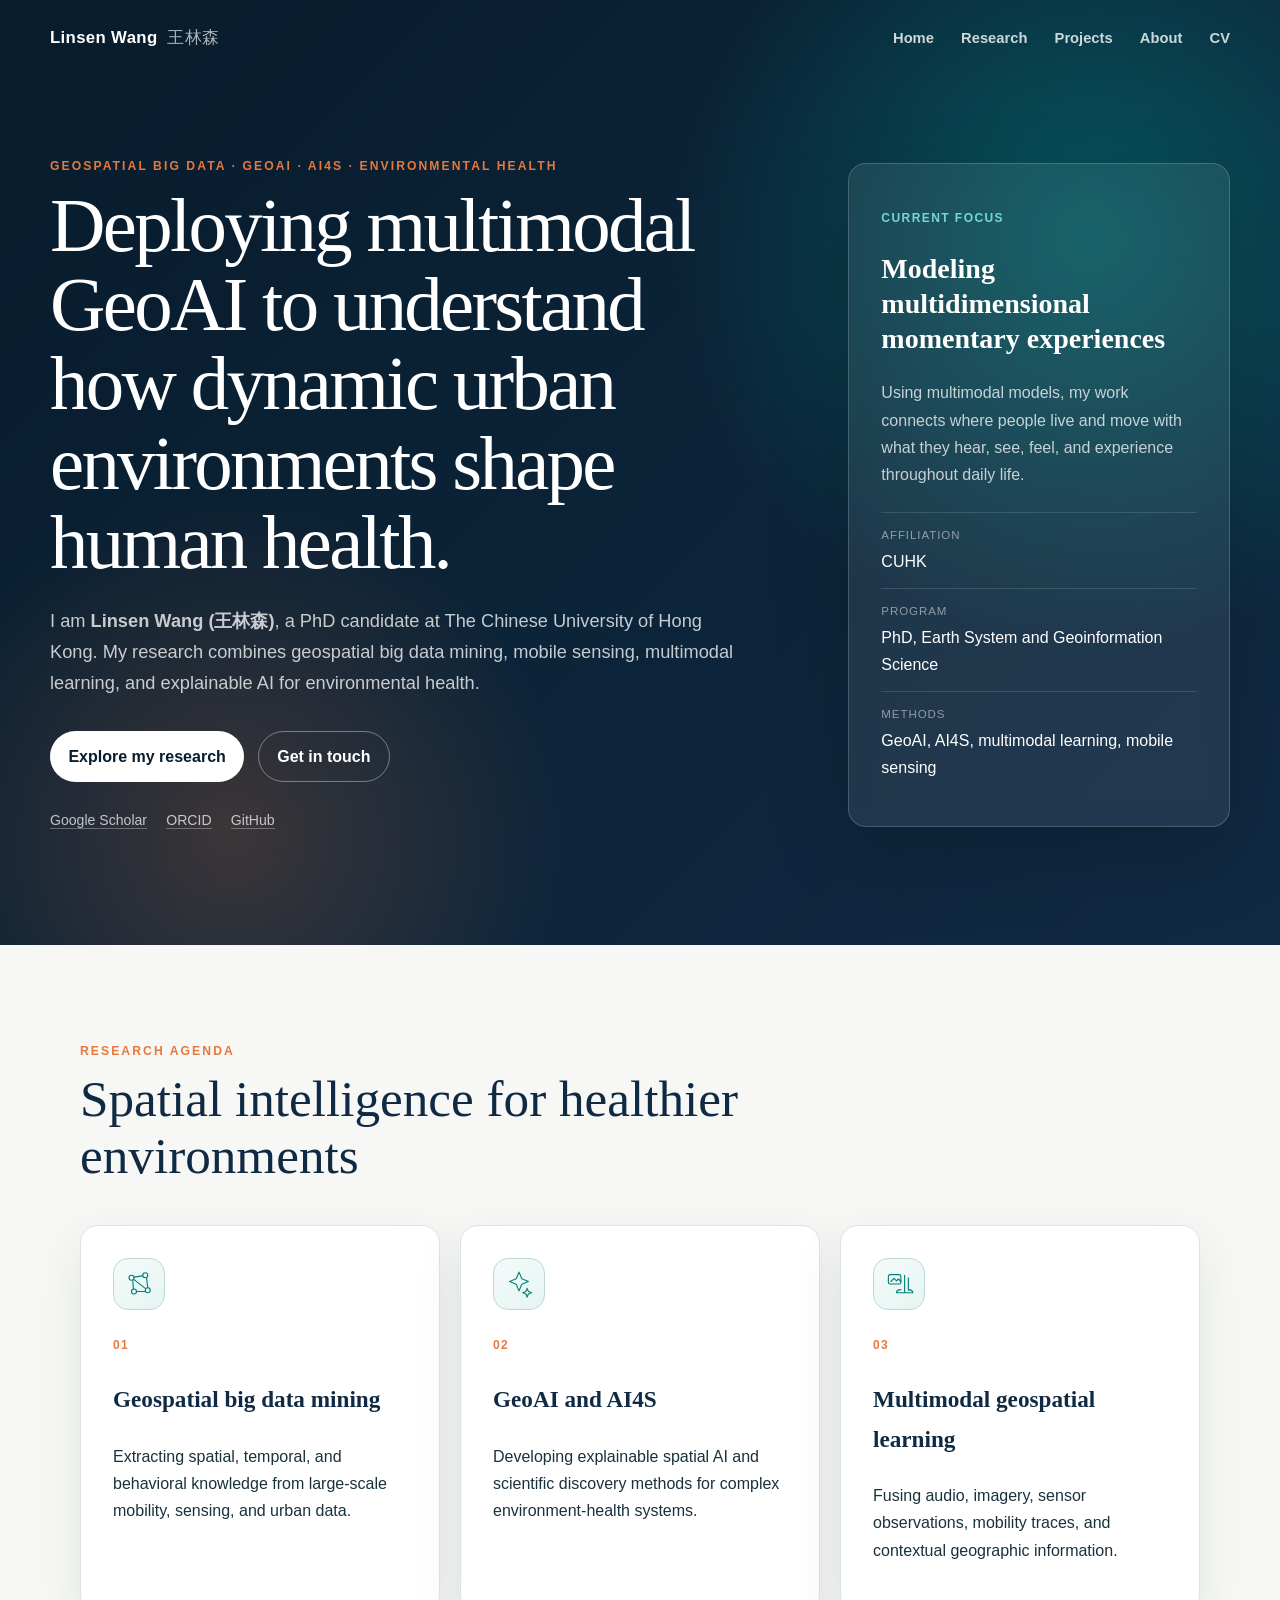
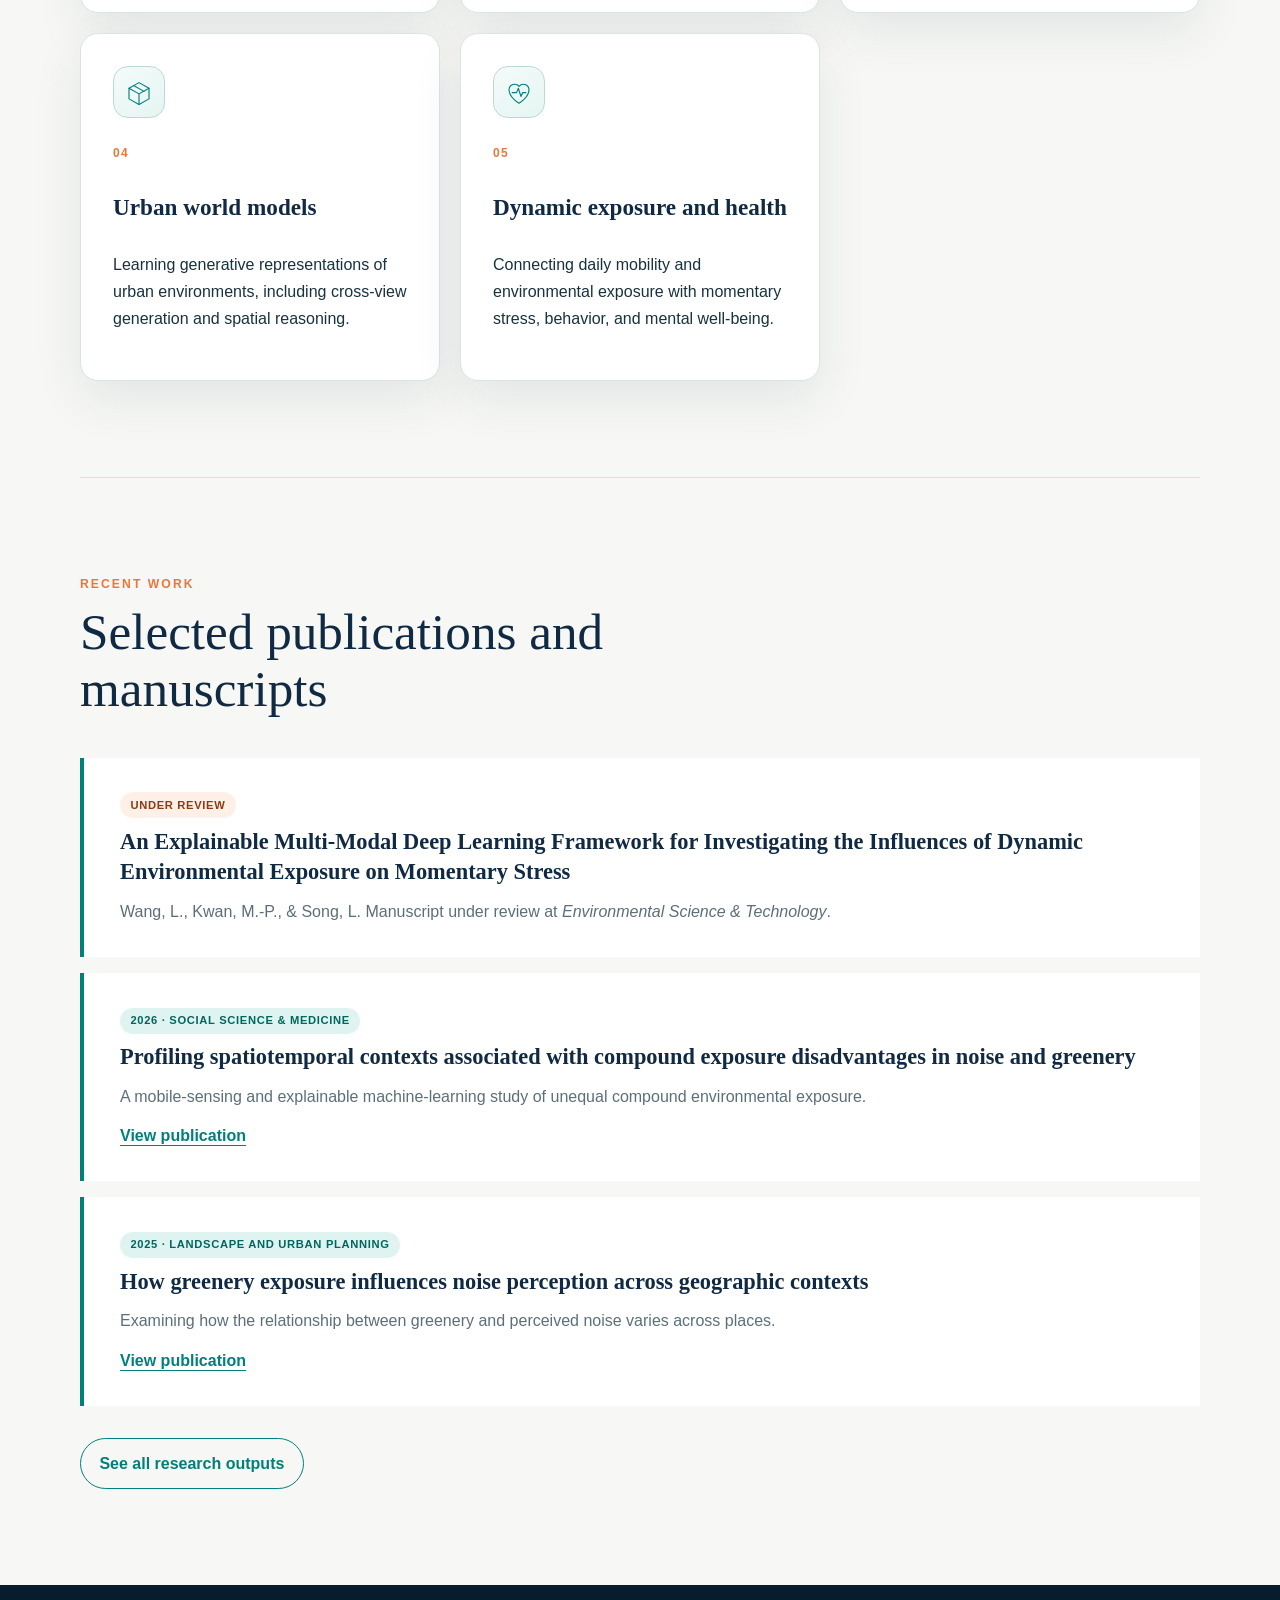
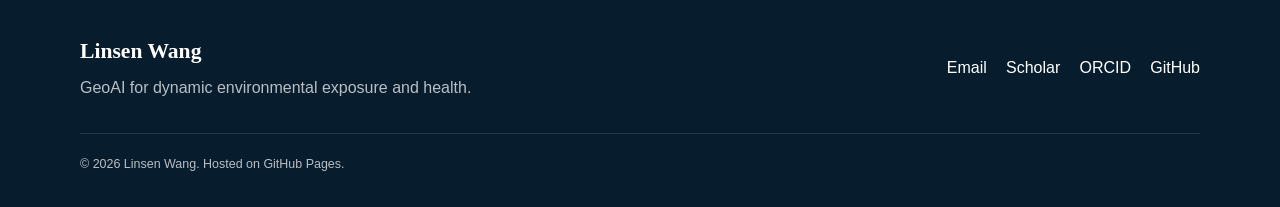
==== index.html @ 400402b2 "clarify project roles and add research icons" ====
<!DOCTYPE html>
<html lang="en">
<head>
  <meta charset="UTF-8">
  <meta name="viewport" content="width=device-width, initial-scale=1.0">
  <title>Linsen Wang | GeoAI for Health</title>
  <meta name="description" content="Linsen Wang is a PhD candidate at CUHK studying geospatial big data mining, GeoAI, AI4S, multimodal learning, human mobility, and environmental health.">
  <link rel="stylesheet" href="assets/css/style.css">
</head>
<body>
  <header class="hero" id="top">
    <nav class="main-nav" data-include="partials/nav.html"></nav>
    <div class="hero-content hero-layout">
      <div>
        <p class="eyebrow">Geospatial Big Data · GeoAI · AI4S · Environmental Health</p>
        <h1>Deploying multimodal GeoAI to understand how dynamic urban environments shape human health.</h1>
        <p class="hero-text">
          I am <strong>Linsen Wang (王林森)</strong>, a PhD candidate at The Chinese University
          of Hong Kong. My research combines geospatial big data mining, mobile sensing,
          multimodal learning, and explainable AI for environmental health.
        </p>
        <div class="button-row">
          <a class="button button-primary" href="research.html">Explore my research</a>
          <a class="button button-secondary" href="mailto:wanglinsen@link.cuhk.edu.hk">Get in touch</a>
        </div>
        <ul class="profile-links" aria-label="Academic profiles">
          <li><a href="https://scholar.google.com/citations?user=E6fkBGgAAAAJ&hl=en" target="_blank" rel="noopener noreferrer">Google Scholar</a></li>
          <li><a href="https://orcid.org/0009-0004-7483-9359" target="_blank" rel="noopener noreferrer">ORCID</a></li>
          <li><a href="https://github.com/GEO-AI-for-health" target="_blank" rel="noopener noreferrer">GitHub</a></li>
        </ul>
      </div>
      <aside class="hero-card" aria-label="Research profile">
        <p class="card-label">Current focus</p>
        <h2>Modeling multidimensional momentary experiences</h2>
        <p>
          Using multimodal models, my work connects where people live and move with what they
          hear, see, feel, and experience throughout daily life.
        </p>
        <dl class="quick-facts">
          <div><dt>Affiliation</dt><dd>CUHK</dd></div>
          <div><dt>Program</dt><dd>PhD, Earth System and Geoinformation Science</dd></div>
          <div><dt>Methods</dt><dd>GeoAI, AI4S, multimodal learning, mobile sensing</dd></div>
        </dl>
      </aside>
    </div>
  </header>

  <main>
    <section class="section">
      <div class="section-heading">
        <p class="eyebrow">Research agenda</p>
        <h2>Spatial intelligence for healthier environments</h2>
      </div>
      <div class="card-grid">
        <article class="card">
          <div class="research-icon" aria-hidden="true">
            <svg viewBox="0 0 48 48"><circle cx="12" cy="14" r="4"/><circle cx="34" cy="10" r="4"/><circle cx="38" cy="34" r="4"/><circle cx="16" cy="36" r="4"/><path d="M16 13l14-2M14 18l1 14M20 36h14M36 14l2 16M16 17l18 14"/></svg>
          </div>
          <span class="card-number">01</span>
          <h3>Geospatial big data mining</h3>
          <p>Extracting spatial, temporal, and behavioral knowledge from large-scale mobility, sensing, and urban data.</p>
        </article>
        <article class="card">
          <div class="research-icon" aria-hidden="true">
            <svg viewBox="0 0 48 48"><path d="M24 5l4.5 10.5L39 20l-10.5 4.5L24 35l-4.5-10.5L9 20l10.5-4.5L24 5z"/><path d="M37 31l2 5 5 2-5 2-2 5-2-5-5-2 5-2 2-5z"/></svg>
          </div>
          <span class="card-number">02</span>
          <h3>GeoAI and AI4S</h3>
          <p>Developing explainable spatial AI and scientific discovery methods for complex environment-health systems.</p>
        </article>
        <article class="card">
          <div class="research-icon" aria-hidden="true">
            <svg viewBox="0 0 48 48"><rect x="7" y="9" width="20" height="15" rx="3"/><path d="M11 20l5-5 4 4 3-3 4 4M33 10v28M39 14v20M27 33c-4 0-7 2-7 5h26c0-3-3-5-7-5"/></svg>
          </div>
          <span class="card-number">03</span>
          <h3>Multimodal geospatial learning</h3>
          <p>Fusing audio, imagery, sensor observations, mobility traces, and contextual geographic information.</p>
        </article>
        <article class="card">
          <div class="research-icon" aria-hidden="true">
            <svg viewBox="0 0 48 48"><path d="M8 35V18l16-9 16 9v17l-16 9-16-9z"/><path d="M8 18l16 9 16-9M24 27v17M16 14l16 9"/></svg>
          </div>
          <span class="card-number">04</span>
          <h3>Urban world models</h3>
          <p>Learning generative representations of urban environments, including cross-view generation and spatial reasoning.</p>
        </article>
        <article class="card">
          <div class="research-icon" aria-hidden="true">
            <svg viewBox="0 0 48 48"><path d="M24 42S8 33 8 20a9 9 0 0116-5 9 9 0 0116 5c0 13-16 22-16 22z"/><path d="M13 25h7l3-7 4 13 3-6h5"/></svg>
          </div>
          <span class="card-number">05</span>
          <h3>Dynamic exposure and health</h3>
          <p>Connecting daily mobility and environmental exposure with momentary stress, behavior, and mental well-being.</p>
        </article>
      </div>
    </section>

    <section class="section feature-section">
      <div class="section-heading">
        <p class="eyebrow">Recent work</p>
        <h2>Selected publications and manuscripts</h2>
      </div>
      <div class="feature-list">
        <article class="feature-item">
          <div class="status">Under review</div>
          <h3>An Explainable Multi-Modal Deep Learning Framework for Investigating the Influences of Dynamic Environmental Exposure on Momentary Stress</h3>
          <p>Wang, L., Kwan, M.-P., & Song, L. Manuscript under review at <em>Environmental Science & Technology</em>.</p>
        </article>
        <article class="feature-item">
          <div class="status status-published">2026 · Social Science & Medicine</div>
          <h3>Profiling spatiotemporal contexts associated with compound exposure disadvantages in noise and greenery</h3>
          <p>A mobile-sensing and explainable machine-learning study of unequal compound environmental exposure.</p>
          <a class="text-link" href="https://doi.org/10.1016/j.socscimed.2026.119254" target="_blank" rel="noopener noreferrer">View publication</a>
        </article>
        <article class="feature-item">
          <div class="status status-published">2025 · Landscape and Urban Planning</div>
          <h3>How greenery exposure influences noise perception across geographic contexts</h3>
          <p>Examining how the relationship between greenery and perceived noise varies across places.</p>
          <a class="text-link" href="https://doi.org/10.1016/j.landurbplan.2025.105444" target="_blank" rel="noopener noreferrer">View publication</a>
        </article>
      </div>
      <a class="button button-secondary section-action" href="research.html">See all research outputs</a>
    </section>
  </main>

  <footer class="site-footer" data-include="partials/footer.html"></footer>
  <script src="assets/js/site.js"></script>
</body>
</html>
---- assets/css/style.css ----
:root {
  --navy: #102a43;
  --navy-deep: #071c2c;
  --teal: #007f7b;
  --teal-light: #dff4f1;
  --orange: #e7783c;
  --paper: #f7f8f5;
  --white: #ffffff;
  --ink: #18323e;
  --muted: #5c6f78;
  --line: #dbe3e3;
  --shadow: 0 18px 50px rgba(16, 42, 67, 0.09);
  --radius: 18px;
}

* { box-sizing: border-box; }
html { scroll-behavior: smooth; }
body {
  margin: 0;
  color: var(--ink);
  background: var(--paper);
  font-family: Inter, "Segoe UI", "Noto Sans", Arial, sans-serif;
  line-height: 1.7;
}
a { color: var(--teal); }
a:hover, a:focus-visible { color: var(--navy); }

.main-nav {
  width: min(1180px, calc(100% - 2rem));
  margin: 0 auto;
  min-height: 76px;
  display: flex;
  align-items: center;
  justify-content: space-between;
  gap: 2rem;
  position: relative;
  z-index: 20;
}
.brand {
  color: var(--white);
  font-size: 1.05rem;
  font-weight: 750;
  text-decoration: none;
  letter-spacing: .02em;
}
.brand span { font-weight: 500; opacity: .65; margin-left: .3rem; }
.nav-links { display: flex; gap: 1.7rem; list-style: none; margin: 0; padding: 0; }
.nav-links a {
  color: rgba(255,255,255,.8);
  text-decoration: none;
  font-size: .92rem;
  font-weight: 650;
}
.nav-links a:hover, .nav-links a:focus-visible { color: var(--white); }
.menu-toggle {
  display: none;
  color: var(--white);
  border: 1px solid rgba(255,255,255,.35);
  border-radius: 999px;
  padding: .4rem .9rem;
  background: transparent;
}

.hero, .page-header {
  color: var(--white);
  background:
    radial-gradient(circle at 85% 25%, rgba(0,127,123,.55), transparent 32%),
    radial-gradient(circle at 18% 88%, rgba(231,120,60,.22), transparent 25%),
    linear-gradient(135deg, var(--navy-deep), var(--navy));
}
.hero { min-height: 720px; }
.hero-layout {
  width: min(1180px, calc(100% - 2rem));
  min-height: 620px;
  margin: 0 auto;
  padding: 5rem 0 7rem;
  display: grid;
  grid-template-columns: minmax(0, 1.3fr) minmax(300px, .7fr);
  align-items: center;
  gap: clamp(3rem, 7vw, 7rem);
}
.hero h1, .page-header h1 {
  margin: .6rem 0 1.5rem;
  max-width: 850px;
  font-family: Georgia, "Times New Roman", serif;
  font-size: clamp(2.8rem, 6vw, 5.7rem);
  font-weight: 500;
  line-height: 1.03;
  letter-spacing: -.035em;
}
.hero-text { max-width: 690px; color: rgba(255,255,255,.76); font-size: 1.14rem; }
.eyebrow {
  margin: 0;
  color: var(--orange);
  font-size: .76rem;
  font-weight: 800;
  letter-spacing: .17em;
  text-transform: uppercase;
}
.hero-card {
  padding: 2rem;
  border: 1px solid rgba(255,255,255,.18);
  border-radius: var(--radius);
  background: rgba(255,255,255,.08);
  box-shadow: 0 28px 80px rgba(0,0,0,.18);
  backdrop-filter: blur(12px);
}
.hero-card h2 { font-family: Georgia, serif; font-size: 1.75rem; line-height: 1.25; }
.hero-card p { color: rgba(255,255,255,.75); }
.card-label { color: #75d8d0 !important; font-size: .75rem; font-weight: 800; letter-spacing: .12em; text-transform: uppercase; }
.quick-facts { margin: 1.5rem 0 0; }
.quick-facts div { padding: .8rem 0; border-top: 1px solid rgba(255,255,255,.13); }
.quick-facts dt { color: rgba(255,255,255,.5); font-size: .72rem; text-transform: uppercase; letter-spacing: .08em; }
.quick-facts dd { margin: .15rem 0 0; color: var(--white); }
.button-row { display: flex; flex-wrap: wrap; gap: .85rem; margin-top: 2rem; }
.button {
  display: inline-flex;
  align-items: center;
  min-height: 48px;
  padding: .7rem 1.15rem;
  border-radius: 999px;
  font-weight: 750;
  text-decoration: none;
}
.button-primary { color: var(--navy-deep); background: var(--white); }
.button-secondary { color: var(--white); border: 1px solid rgba(255,255,255,.38); background: transparent; }
.button:hover, .button:focus-visible { color: var(--navy-deep); background: #dff4f1; }
.profile-links { display: flex; flex-wrap: wrap; gap: 1.2rem; list-style: none; padding: 0; margin: 1.5rem 0 0; }
.profile-links a { color: rgba(255,255,255,.72); font-size: .88rem; text-decoration: none; border-bottom: 1px solid rgba(255,255,255,.3); }

.page-header-content {
  width: min(1180px, calc(100% - 2rem));
  margin: 0 auto;
  padding: 5rem 0 6rem;
}
.page-header h1 { max-width: 940px; font-size: clamp(2.7rem, 5.5vw, 5rem); }
.page-header-content > p:not(.eyebrow) { max-width: 680px; color: rgba(255,255,255,.72); font-size: 1.1rem; }
.page-header .button { margin-top: 1rem; }

main { overflow: hidden; }
.section {
  width: min(1120px, calc(100% - 2rem));
  margin: 0 auto;
  padding: 6rem 0;
}
.section + .section { border-top: 1px solid var(--line); }
.section-heading { max-width: 760px; margin-bottom: 2.5rem; }
.section-heading h2, .contact-card h2, .info-card h2 {
  margin: .5rem 0 0;
  color: var(--navy);
  font-family: Georgia, "Times New Roman", serif;
  font-size: clamp(2rem, 4vw, 3.25rem);
  font-weight: 500;
  line-height: 1.12;
}
.lead { color: var(--navy); font-family: Georgia, serif; font-size: 1.45rem; line-height: 1.45; }
.muted, .venue, .note { color: var(--muted); }
.note { font-size: .9rem; margin-top: 2rem; }
.card-grid { display: grid; grid-template-columns: repeat(3, 1fr); gap: 1.25rem; }
.card, .info-card, .contact-card, .project-card {
  padding: 2rem;
  border: 1px solid var(--line);
  border-radius: var(--radius);
  background: var(--white);
  box-shadow: var(--shadow);
}
.card-number { color: var(--orange); font-size: .75rem; font-weight: 800; letter-spacing: .12em; }
.research-icon {
  width: 52px;
  height: 52px;
  margin-bottom: 1.25rem;
  display: grid;
  place-items: center;
  border: 1px solid #bcd8d5;
  border-radius: 15px;
  color: var(--teal);
  background: linear-gradient(145deg, #f4fbfa, #e5f5f2);
}
.research-icon svg {
  width: 30px;
  height: 30px;
  fill: none;
  stroke: currentColor;
  stroke-width: 1.8;
  stroke-linecap: round;
  stroke-linejoin: round;
}
.card h3 { color: var(--navy); font-family: Georgia, serif; font-size: 1.45rem; }
.feature-section { width: min(1120px, calc(100% - 2rem)); }
.feature-list { display: grid; gap: 1rem; }
.feature-item {
  position: relative;
  padding: 2rem 2rem 2rem 2.25rem;
  border-left: 4px solid var(--teal);
  background: var(--white);
}
.feature-item h3 { margin: .55rem 0 .65rem; color: var(--navy); font-family: Georgia, serif; font-size: 1.4rem; line-height: 1.35; }
.feature-item p { margin: 0; color: var(--muted); }
.status {
  display: inline-block;
  padding: .22rem .65rem;
  border-radius: 999px;
  color: #8b3a16;
  background: #fff0e7;
  font-size: .7rem;
  font-weight: 800;
  letter-spacing: .06em;
  text-transform: uppercase;
}
.status-published { color: #00665f; background: var(--teal-light); }
.text-link { display: inline-block; margin-top: .75rem; font-weight: 750; text-decoration-thickness: 1px; text-underline-offset: .22rem; }
.section-action { margin-top: 2rem; color: var(--teal); border-color: var(--teal); }

.two-column { display: grid; grid-template-columns: minmax(0, 1.35fr) minmax(280px, .65fr); gap: 5rem; align-items: start; }
.contact-card { position: sticky; top: 2rem; }
.contact-card h2, .info-card h2 { font-size: 1.8rem; }
.cv-button { color: var(--teal); border: 1px solid var(--teal); }
.timeline { border-left: 1px solid #b8cdca; margin-left: .5rem; }
.timeline article { display: grid; grid-template-columns: 130px 1fr; gap: 2rem; padding: 0 0 3rem 2rem; position: relative; }
.timeline article::before { content: ""; position: absolute; left: -6px; top: .45rem; width: 11px; height: 11px; border-radius: 50%; background: var(--teal); }
.timeline h3 { margin: 0; color: var(--navy); font-family: Georgia, serif; font-size: 1.35rem; }
.timeline p { margin: .35rem 0; }
.timeline-date { color: var(--teal); font-weight: 800; }
.tag-list { display: flex; flex-wrap: wrap; gap: .7rem; }
.tag-list span { padding: .45rem .8rem; border: 1px solid #bcd8d5; border-radius: 999px; color: #00665f; background: #edf8f6; font-size: .88rem; }
.tag-list.small span { font-size: .72rem; }
.split-cards { display: grid; grid-template-columns: 1fr 1fr; gap: 1.25rem; }

.publication-list { display: grid; gap: 1rem; }
.publication { padding: 1.65rem 0 1.65rem 1.4rem; border-left: 2px solid #bdd3d1; }
.publication h3 { margin: .55rem 0; max-width: 900px; color: var(--navy); font-family: Georgia, serif; font-size: 1.3rem; line-height: 1.4; }
.publication p { margin: .3rem 0; }
.publication-meta { display: flex; flex-wrap: wrap; align-items: center; gap: .7rem; color: var(--teal); font-size: .76rem; font-weight: 800; letter-spacing: .06em; text-transform: uppercase; }
.compact .feature-item { box-shadow: none; border-top: 1px solid var(--line); border-right: 1px solid var(--line); border-bottom: 1px solid var(--line); }

.project-grid { display: grid; grid-template-columns: repeat(2, 1fr); gap: 1.25rem; }
.project-card h2 { margin: .6rem 0 .8rem; color: var(--navy); font-family: Georgia, serif; font-size: 1.55rem; line-height: 1.3; }
.project-card.featured { grid-column: 1 / -1; padding: 3rem; color: var(--white); border: none; background: linear-gradient(135deg, var(--navy), #0e5e69); }
.project-card.featured h2 { max-width: 780px; color: var(--white); font-size: 2.1rem; }
.project-card.featured p { max-width: 850px; color: rgba(255,255,255,.78); }
.project-meta { color: var(--orange); font-size: .75rem; font-weight: 800; letter-spacing: .1em; text-transform: uppercase; }
.project-role {
  display: inline-block;
  margin-bottom: .75rem;
  padding: .25rem .65rem;
  border: 1px solid #bcd8d5;
  border-radius: 999px;
  color: #00665f;
  background: #edf8f6;
  font-size: .68rem;
  font-weight: 800;
  letter-spacing: .08em;
  text-transform: uppercase;
}
.project-card.featured .project-role {
  color: #b9f2ec;
  border-color: rgba(185,242,236,.35);
  background: rgba(0,0,0,.12);
}
.project-role-pi {
  color: #8b3a16;
  border-color: #f1c2a8;
  background: #fff0e7;
}

.site-footer { color: rgba(255,255,255,.72); background: var(--navy-deep); padding: 3rem 1rem 2rem; }
.footer-inner { width: min(1120px, 100%); margin: 0 auto; display: flex; align-items: center; justify-content: space-between; gap: 2rem; }
.footer-inner strong { color: var(--white); font-family: Georgia, serif; font-size: 1.35rem; }
.footer-inner p { margin: .25rem 0 0; }
.footer-links { display: flex; flex-wrap: wrap; gap: 1.2rem; }
.footer-links a { color: var(--white); text-decoration: none; }
.copyright { width: min(1120px, 100%); margin: 2rem auto 0; padding-top: 1.25rem; border-top: 1px solid rgba(255,255,255,.12); font-size: .78rem; }

@media (max-width: 840px) {
  .menu-toggle { display: inline-block; }
  .nav-links {
    display: none;
    position: absolute;
    top: 65px;
    right: 0;
    width: min(280px, calc(100vw - 2rem));
    flex-direction: column;
    gap: 0;
    padding: .7rem;
    border: 1px solid rgba(255,255,255,.14);
    border-radius: 14px;
    background: var(--navy-deep);
  }
  .nav-links.open { display: flex; }
  .nav-links a { display: block; padding: .7rem; }
  .hero { min-height: auto; }
  .hero-layout, .two-column { grid-template-columns: 1fr; }
  .hero-layout { padding: 3.5rem 0 5rem; }
  .hero-card { max-width: 580px; }
  .card-grid, .split-cards, .project-grid { grid-template-columns: 1fr; }
  .project-card.featured { grid-column: auto; }
  .contact-card { position: static; }
}

@media (max-width: 560px) {
  .hero h1, .page-header h1 { font-size: 2.55rem; }
  .section { padding: 4rem 0; }
  .timeline article { grid-template-columns: 1fr; gap: .35rem; }
  .footer-inner { align-items: flex-start; flex-direction: column; }
  .project-card.featured { padding: 2rem; }
}
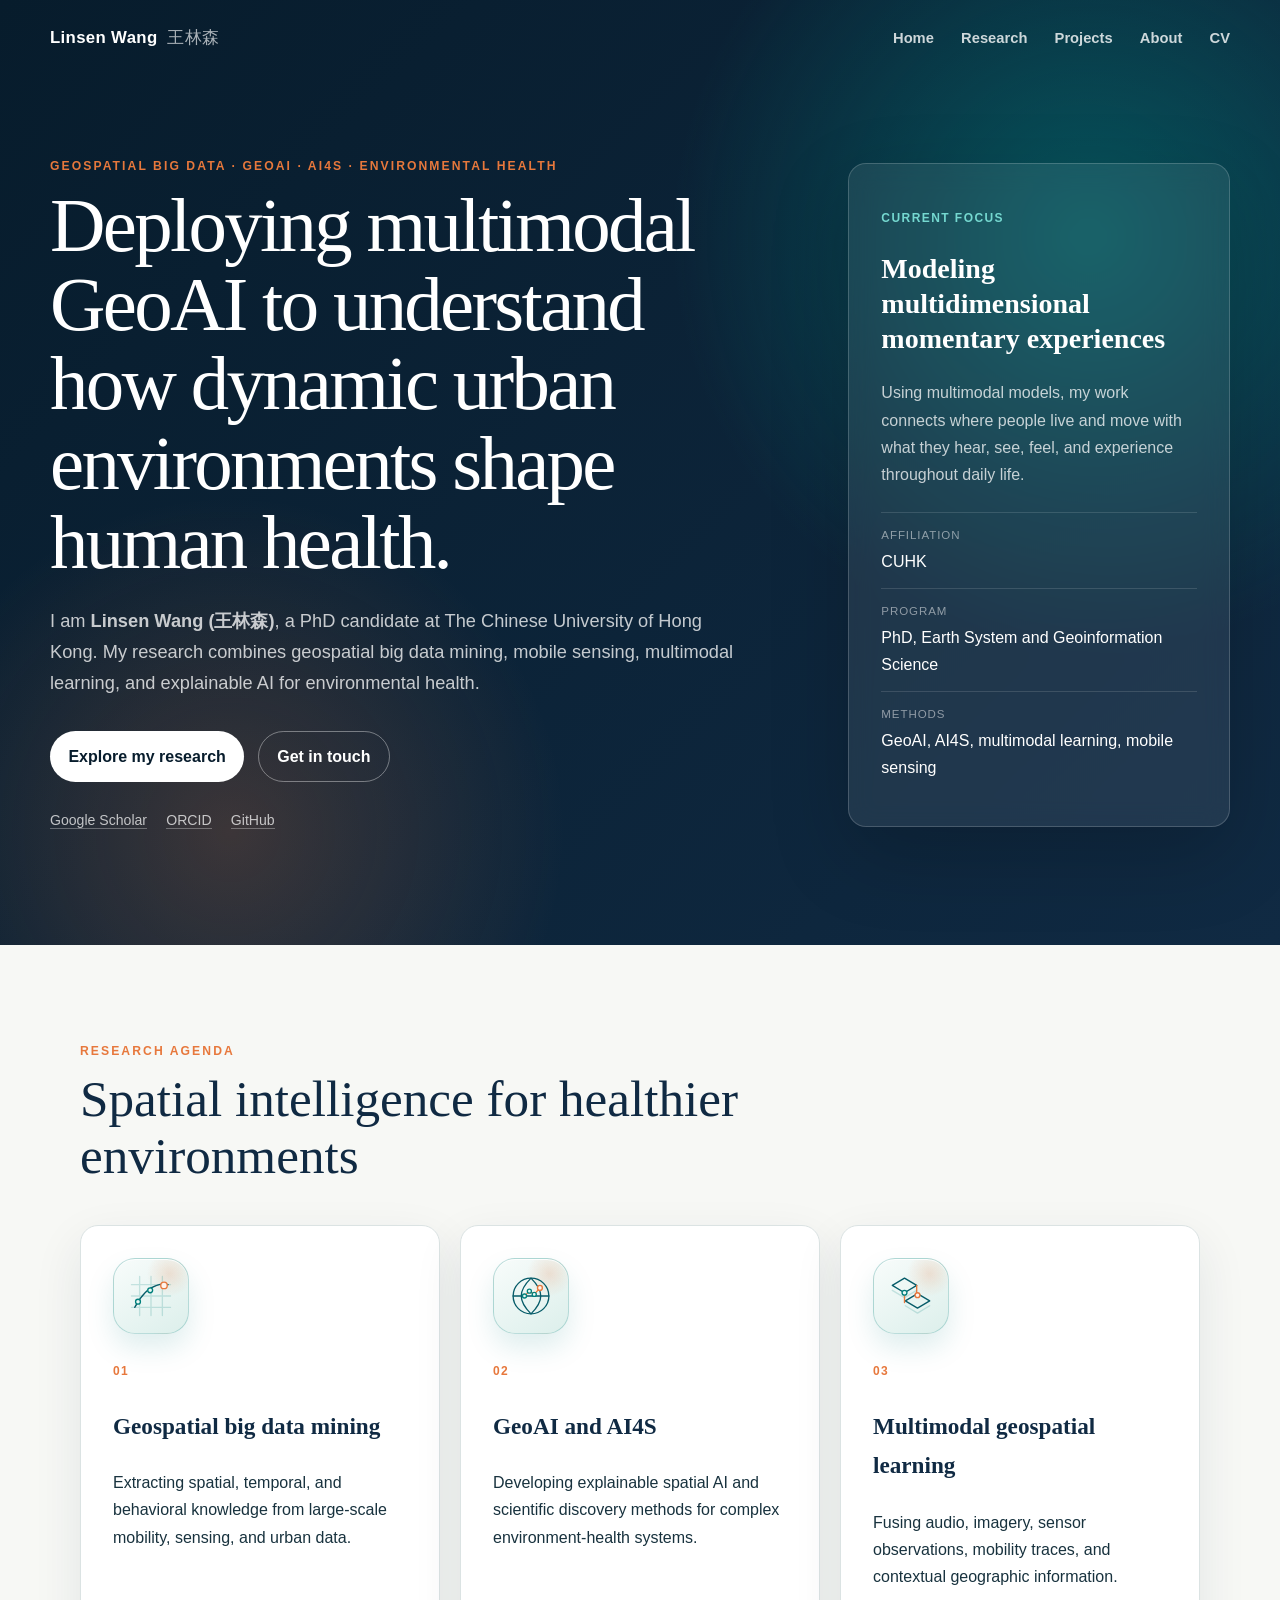
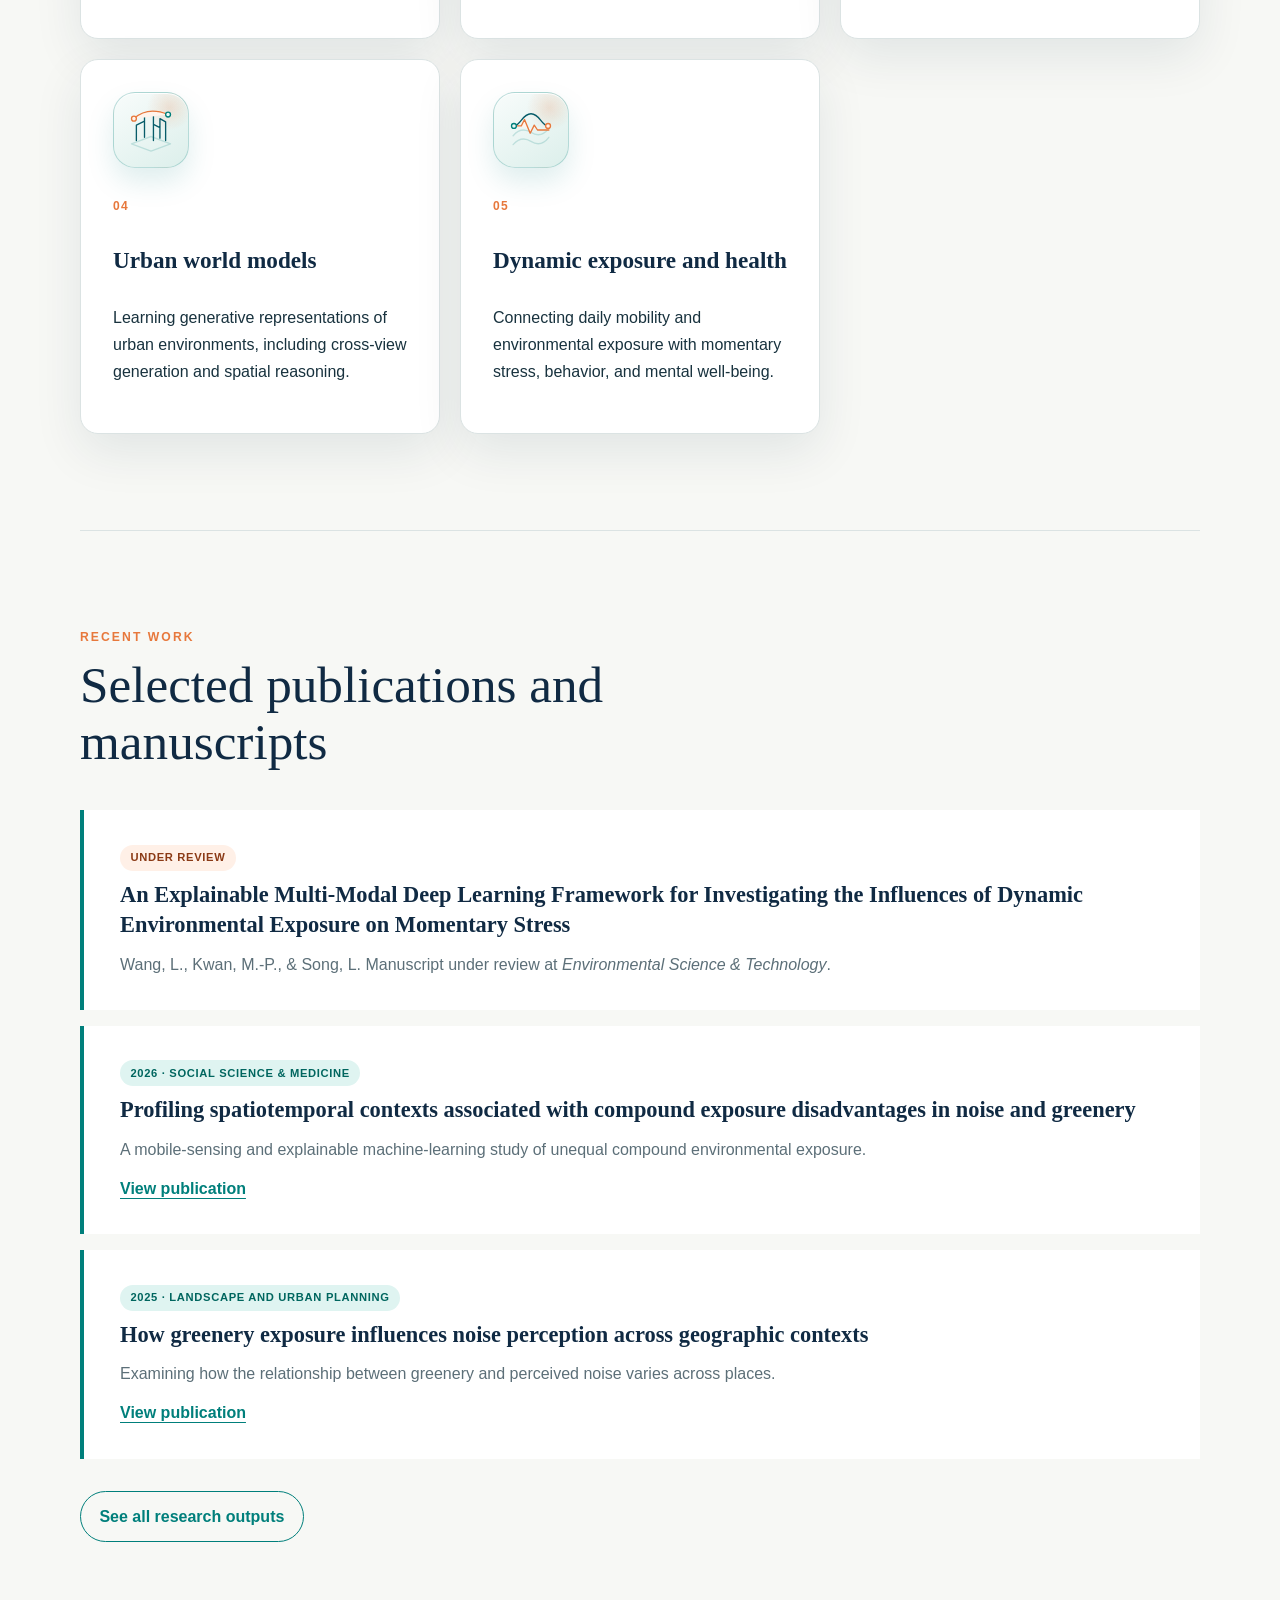
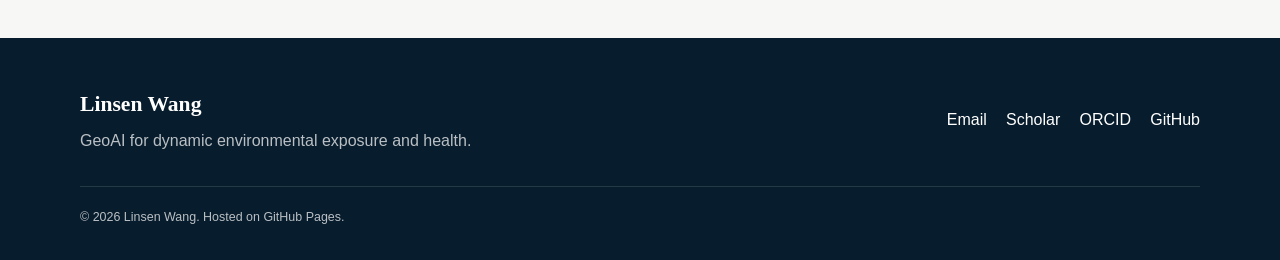
==== commit dd6d60a9: "upgrade GeoAI research visuals" ====
--- a/index.html
+++ b/index.html
@@ -54,7 +54,11 @@
       <div class="card-grid">
         <article class="card">
           <div class="research-icon" aria-hidden="true">
-            <svg viewBox="0 0 48 48"><circle cx="12" cy="14" r="4"/><circle cx="34" cy="10" r="4"/><circle cx="38" cy="34" r="4"/><circle cx="16" cy="36" r="4"/><path d="M16 13l14-2M14 18l1 14M20 36h14M36 14l2 16M16 17l18 14"/></svg>
+            <svg viewBox="0 0 64 64">
+              <path class="icon-grid" d="M8 18h48M8 32h48M8 46h48M18 8v48M32 8v48M46 8v48"/>
+              <path class="icon-main" d="M12 46c8-15 17-24 27-27 5-2 10-2 14-1"/>
+              <circle class="icon-node" cx="16" cy="39" r="3"/><circle class="icon-node" cx="31" cy="25" r="3"/><circle class="icon-hot" cx="48" cy="19" r="4"/>
+            </svg>
           </div>
           <span class="card-number">01</span>
           <h3>Geospatial big data mining</h3>
@@ -62,7 +66,12 @@
         </article>
         <article class="card">
           <div class="research-icon" aria-hidden="true">
-            <svg viewBox="0 0 48 48"><path d="M24 5l4.5 10.5L39 20l-10.5 4.5L24 35l-4.5-10.5L9 20l10.5-4.5L24 5z"/><path d="M37 31l2 5 5 2-5 2-2 5-2-5-5-2 5-2 2-5z"/></svg>
+            <svg viewBox="0 0 64 64">
+              <circle class="icon-main" cx="32" cy="32" r="22"/>
+              <path class="icon-main" d="M10 32h44M32 10c8 8 12 15 12 22S40 46 32 54M32 10c-8 8-12 15-12 22s4 14 12 22"/>
+              <path class="icon-hot" d="M24 32l6-6 6 4 7-8"/>
+              <circle class="icon-node" cx="24" cy="32" r="2.5"/><circle class="icon-node" cx="30" cy="26" r="2.5"/><circle class="icon-node" cx="36" cy="30" r="2.5"/><circle class="icon-hot" cx="43" cy="22" r="3"/>
+            </svg>
           </div>
           <span class="card-number">02</span>
           <h3>GeoAI and AI4S</h3>
@@ -70,7 +79,12 @@
         </article>
         <article class="card">
           <div class="research-icon" aria-hidden="true">
-            <svg viewBox="0 0 48 48"><rect x="7" y="9" width="20" height="15" rx="3"/><path d="M11 20l5-5 4 4 3-3 4 4M33 10v28M39 14v20M27 33c-4 0-7 2-7 5h26c0-3-3-5-7-5"/></svg>
+            <svg viewBox="0 0 64 64">
+              <path class="icon-main" d="M9 19l15-9 15 9-15 9-15-9zM25 38l15-9 15 9-15 9-15-9z"/>
+              <path class="icon-grid" d="M9 25l15 9 15-9M25 44l15 9 15-9"/>
+              <path class="icon-hot" d="M24 28v12M39 19v12"/>
+              <circle class="icon-node" cx="24" cy="28" r="3"/><circle class="icon-hot" cx="40" cy="31" r="3"/>
+            </svg>
           </div>
           <span class="card-number">03</span>
           <h3>Multimodal geospatial learning</h3>
@@ -78,7 +92,12 @@
         </article>
         <article class="card">
           <div class="research-icon" aria-hidden="true">
-            <svg viewBox="0 0 48 48"><path d="M8 35V18l16-9 16 9v17l-16 9-16-9z"/><path d="M8 18l16 9 16-9M24 27v17M16 14l16 9"/></svg>
+            <svg viewBox="0 0 64 64">
+              <path class="icon-grid" d="M8 49l24 9 24-9-24-9-24 9z"/>
+              <path class="icon-main" d="M14 45V26l10-5v20M24 41V15l11-5v35M35 45V25l8 4v13M43 42V18l7 4v23"/>
+              <path class="icon-hot" d="M11 18c11-10 25-12 42-5"/>
+              <circle class="icon-hot" cx="11" cy="18" r="3"/><circle class="icon-node" cx="53" cy="13" r="3"/>
+            </svg>
           </div>
           <span class="card-number">04</span>
           <h3>Urban world models</h3>
@@ -86,7 +105,12 @@
         </article>
         <article class="card">
           <div class="research-icon" aria-hidden="true">
-            <svg viewBox="0 0 48 48"><path d="M24 42S8 33 8 20a9 9 0 0116-5 9 9 0 0116 5c0 13-16 22-16 22z"/><path d="M13 25h7l3-7 4 13 3-6h5"/></svg>
+            <svg viewBox="0 0 64 64">
+              <path class="icon-grid" d="M10 50c7-8 14-9 22-4s15 4 22-5M10 39c7-8 14-9 22-4s15 4 22-5"/>
+              <path class="icon-main" d="M11 27c8 0 10-15 21-15s13 15 21 15"/>
+              <path class="icon-hot" d="M10 27h10l4-8 7 17 5-10 4 6h14"/>
+              <circle class="icon-node" cx="11" cy="27" r="3"/><circle class="icon-hot" cx="53" cy="27" r="3"/>
+            </svg>
           </div>
           <span class="card-number">05</span>
           <h3>Dynamic exposure and health</h3>
--- a/assets/css/style.css
+++ b/assets/css/style.css
@@ -166,25 +166,47 @@
 }
 .card-number { color: var(--orange); font-size: .75rem; font-weight: 800; letter-spacing: .12em; }
 .research-icon {
+  width: 76px;
+  height: 76px;
+  margin-bottom: 1.4rem;
+  display: grid;
+  place-items: center;
+  position: relative;
+  overflow: hidden;
+  border: 1px solid rgba(0,127,123,.24);
+  border-radius: 22px;
+  color: var(--teal);
+  background:
+    radial-gradient(circle at 75% 20%, rgba(231,120,60,.19), transparent 28%),
+    linear-gradient(145deg, #f8fcfb, #dcefeb);
+  box-shadow:
+    inset 0 1px 0 rgba(255,255,255,.9),
+    0 14px 28px rgba(0,127,123,.13);
+}
+.research-icon::after {
+  content: "";
+  position: absolute;
+  width: 36px;
+  height: 80px;
+  top: -20px;
+  left: -45px;
+  background: linear-gradient(90deg, transparent, rgba(255,255,255,.7), transparent);
+  transform: rotate(25deg);
+  transition: left .55s ease;
+}
+.card:hover .research-icon::after { left: 95px; }
+.research-icon svg {
   width: 52px;
   height: 52px;
-  margin-bottom: 1.25rem;
-  display: grid;
-  place-items: center;
-  border: 1px solid #bcd8d5;
-  border-radius: 15px;
-  color: var(--teal);
-  background: linear-gradient(145deg, #f4fbfa, #e5f5f2);
-}
-.research-icon svg {
-  width: 30px;
-  height: 30px;
   fill: none;
-  stroke: currentColor;
-  stroke-width: 1.8;
+  stroke-width: 1.65;
   stroke-linecap: round;
   stroke-linejoin: round;
 }
+.research-icon .icon-grid { stroke: rgba(0,127,123,.19); }
+.research-icon .icon-main { stroke: #075c69; }
+.research-icon .icon-node { stroke: #007f7b; fill: #e9f8f5; }
+.research-icon .icon-hot { stroke: var(--orange); fill: #fff3eb; }
 .card h3 { color: var(--navy); font-family: Georgia, serif; font-size: 1.45rem; }
 .feature-section { width: min(1120px, calc(100% - 2rem)); }
 .feature-list { display: grid; gap: 1rem; }
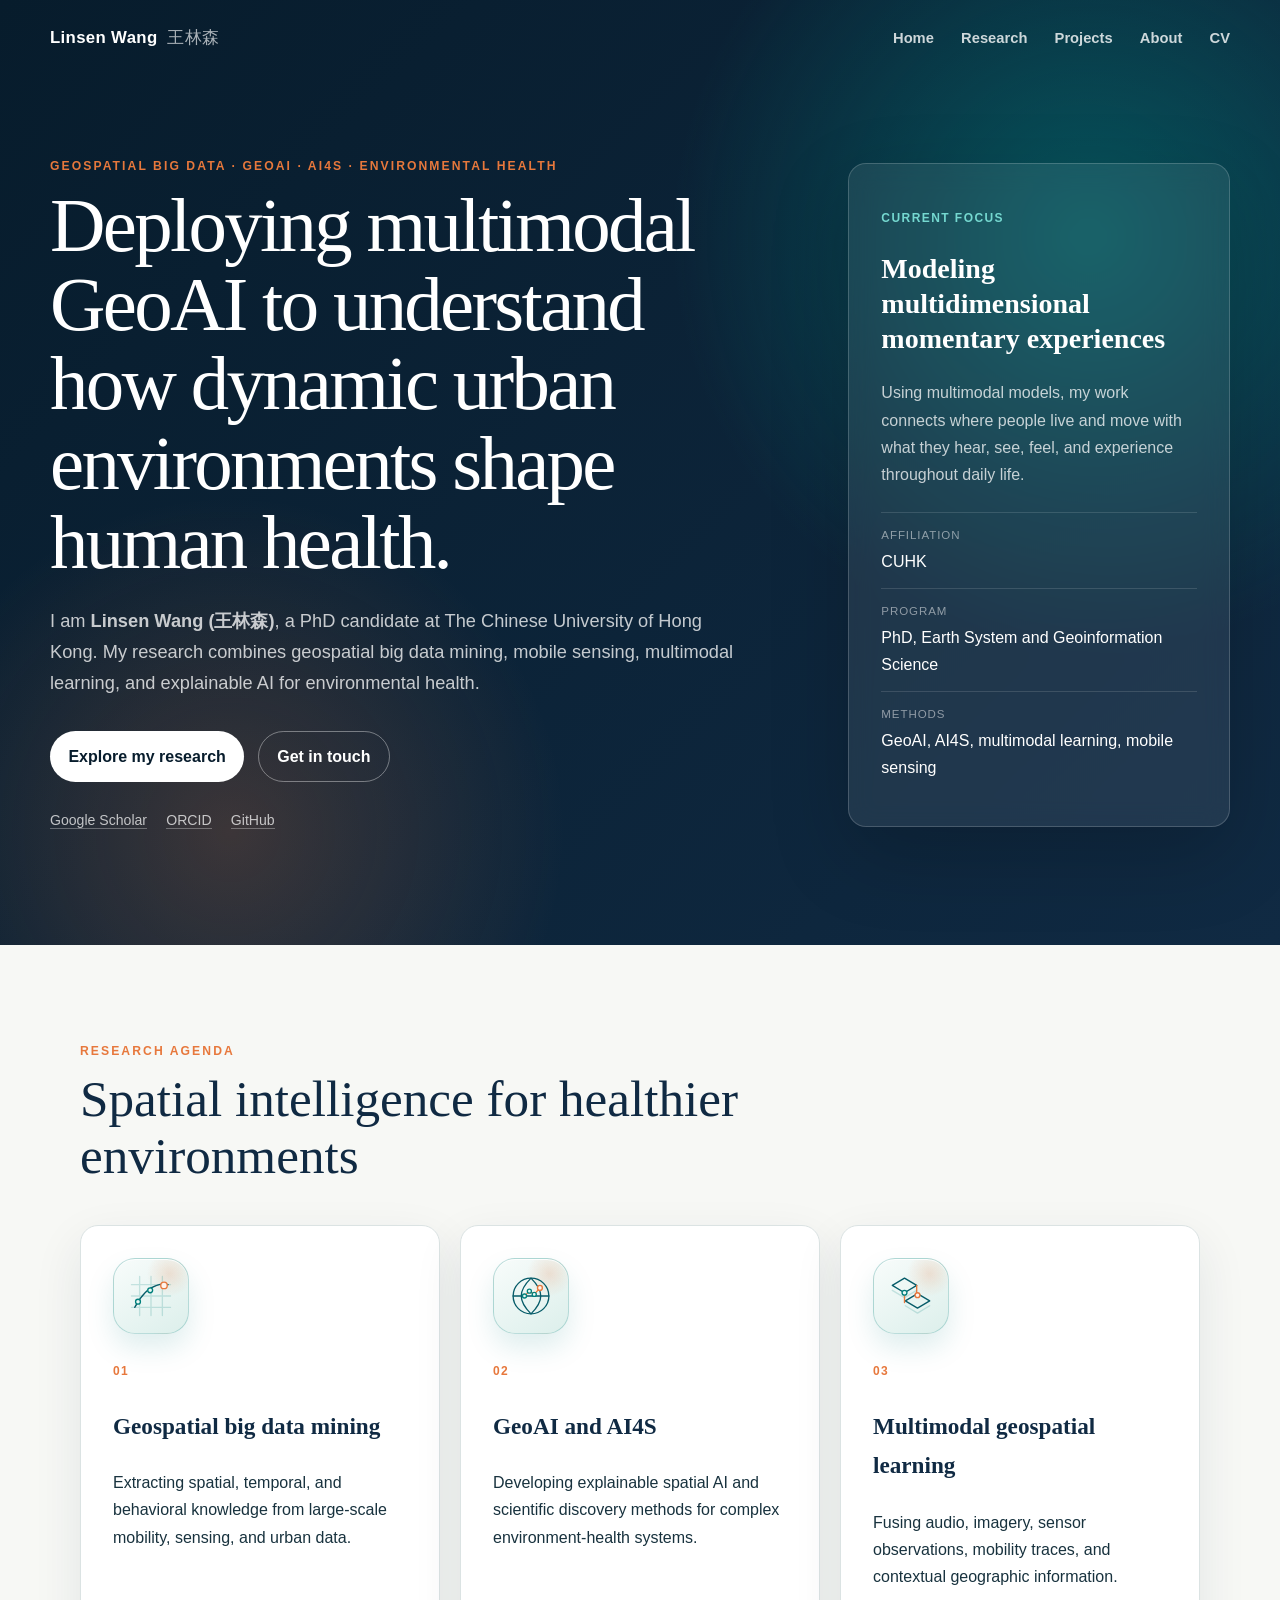
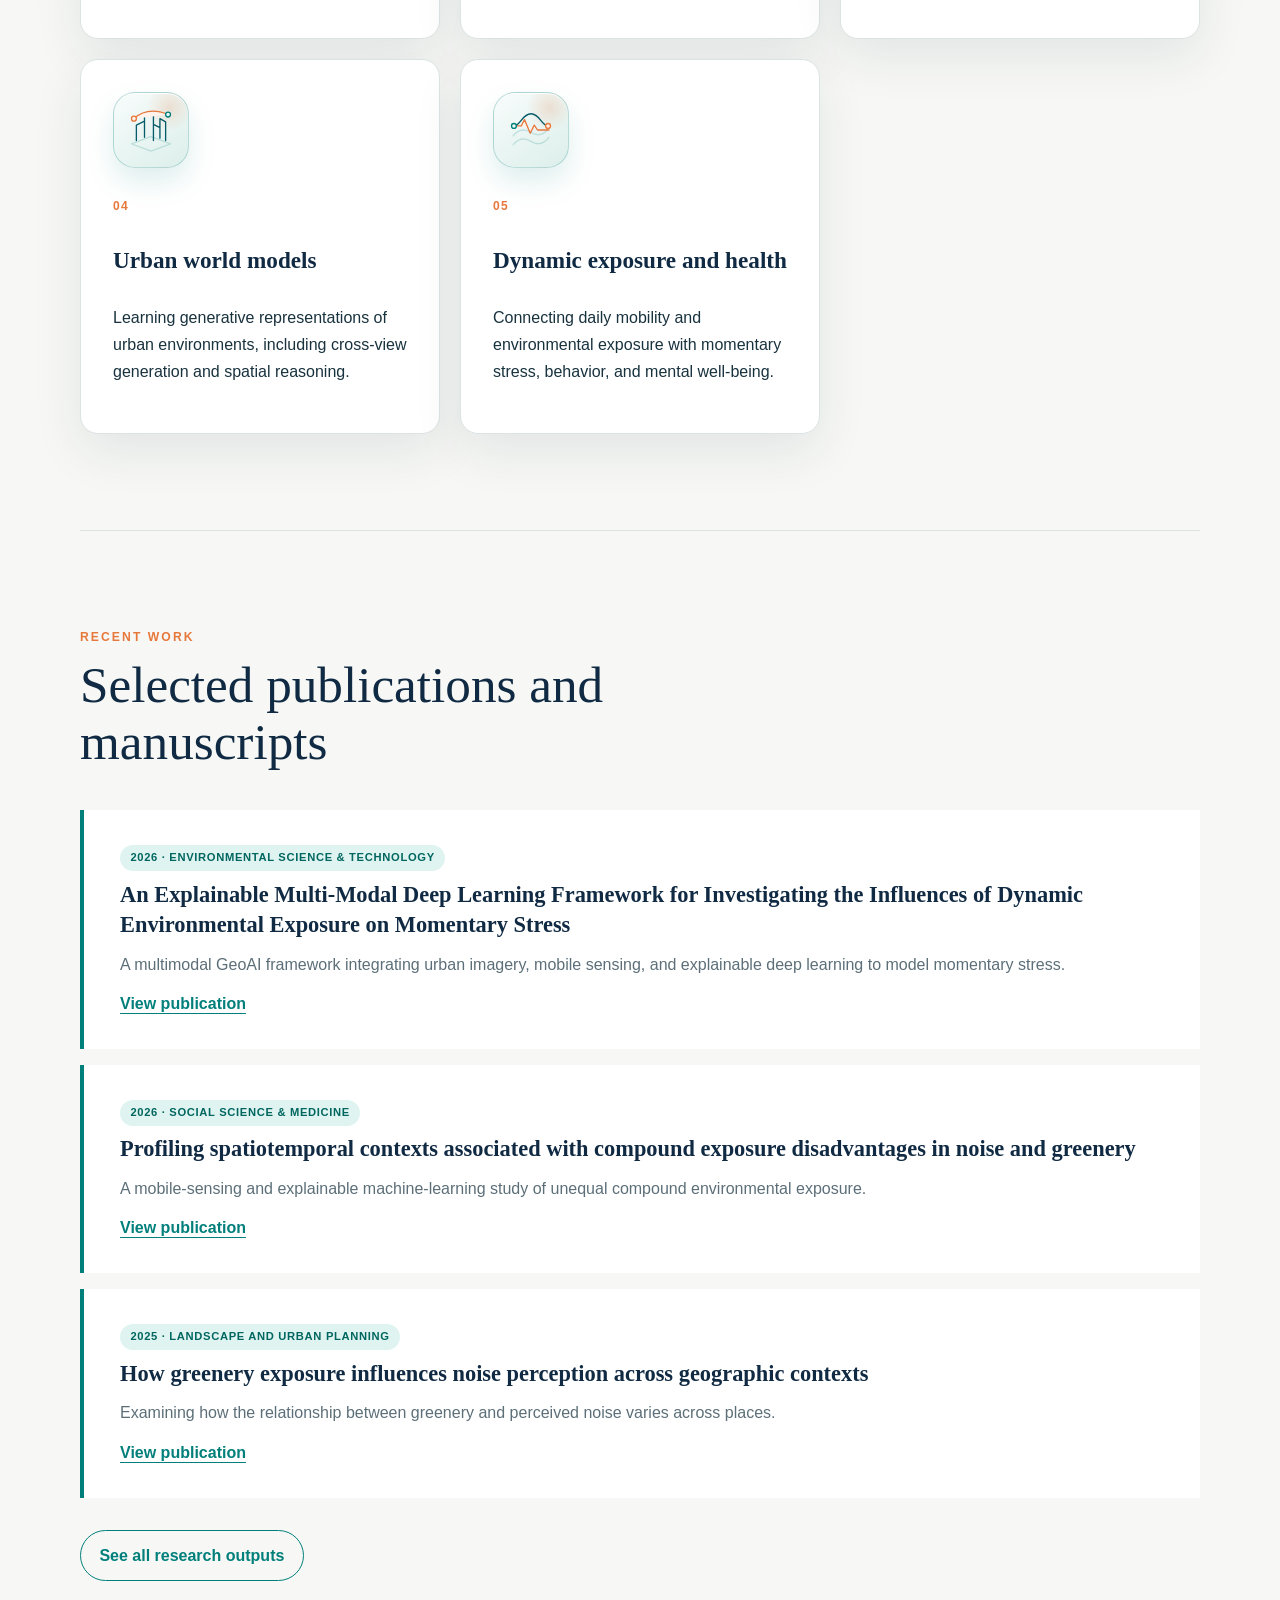
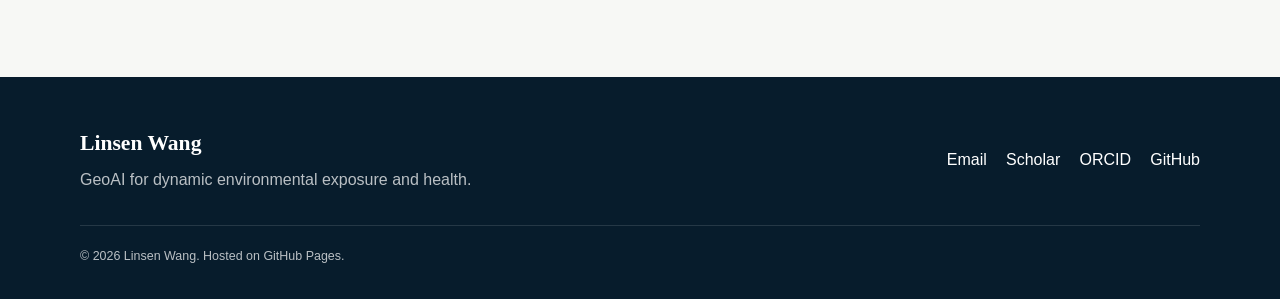
==== commit 62afd4fb: "update EST publication status" ====
--- a/index.html
+++ b/index.html
@@ -126,9 +126,10 @@
       </div>
       <div class="feature-list">
         <article class="feature-item">
-          <div class="status">Under review</div>
+          <div class="status status-published">2026 · Environmental Science & Technology</div>
           <h3>An Explainable Multi-Modal Deep Learning Framework for Investigating the Influences of Dynamic Environmental Exposure on Momentary Stress</h3>
-          <p>Wang, L., Kwan, M.-P., & Song, L. Manuscript under review at <em>Environmental Science & Technology</em>.</p>
+          <p>A multimodal GeoAI framework integrating urban imagery, mobile sensing, and explainable deep learning to model momentary stress.</p>
+          <a class="text-link" href="https://doi.org/10.1021/acs.est.6c09466" target="_blank" rel="noopener noreferrer">View publication</a>
         </article>
         <article class="feature-item">
           <div class="status status-published">2026 · Social Science & Medicine</div>
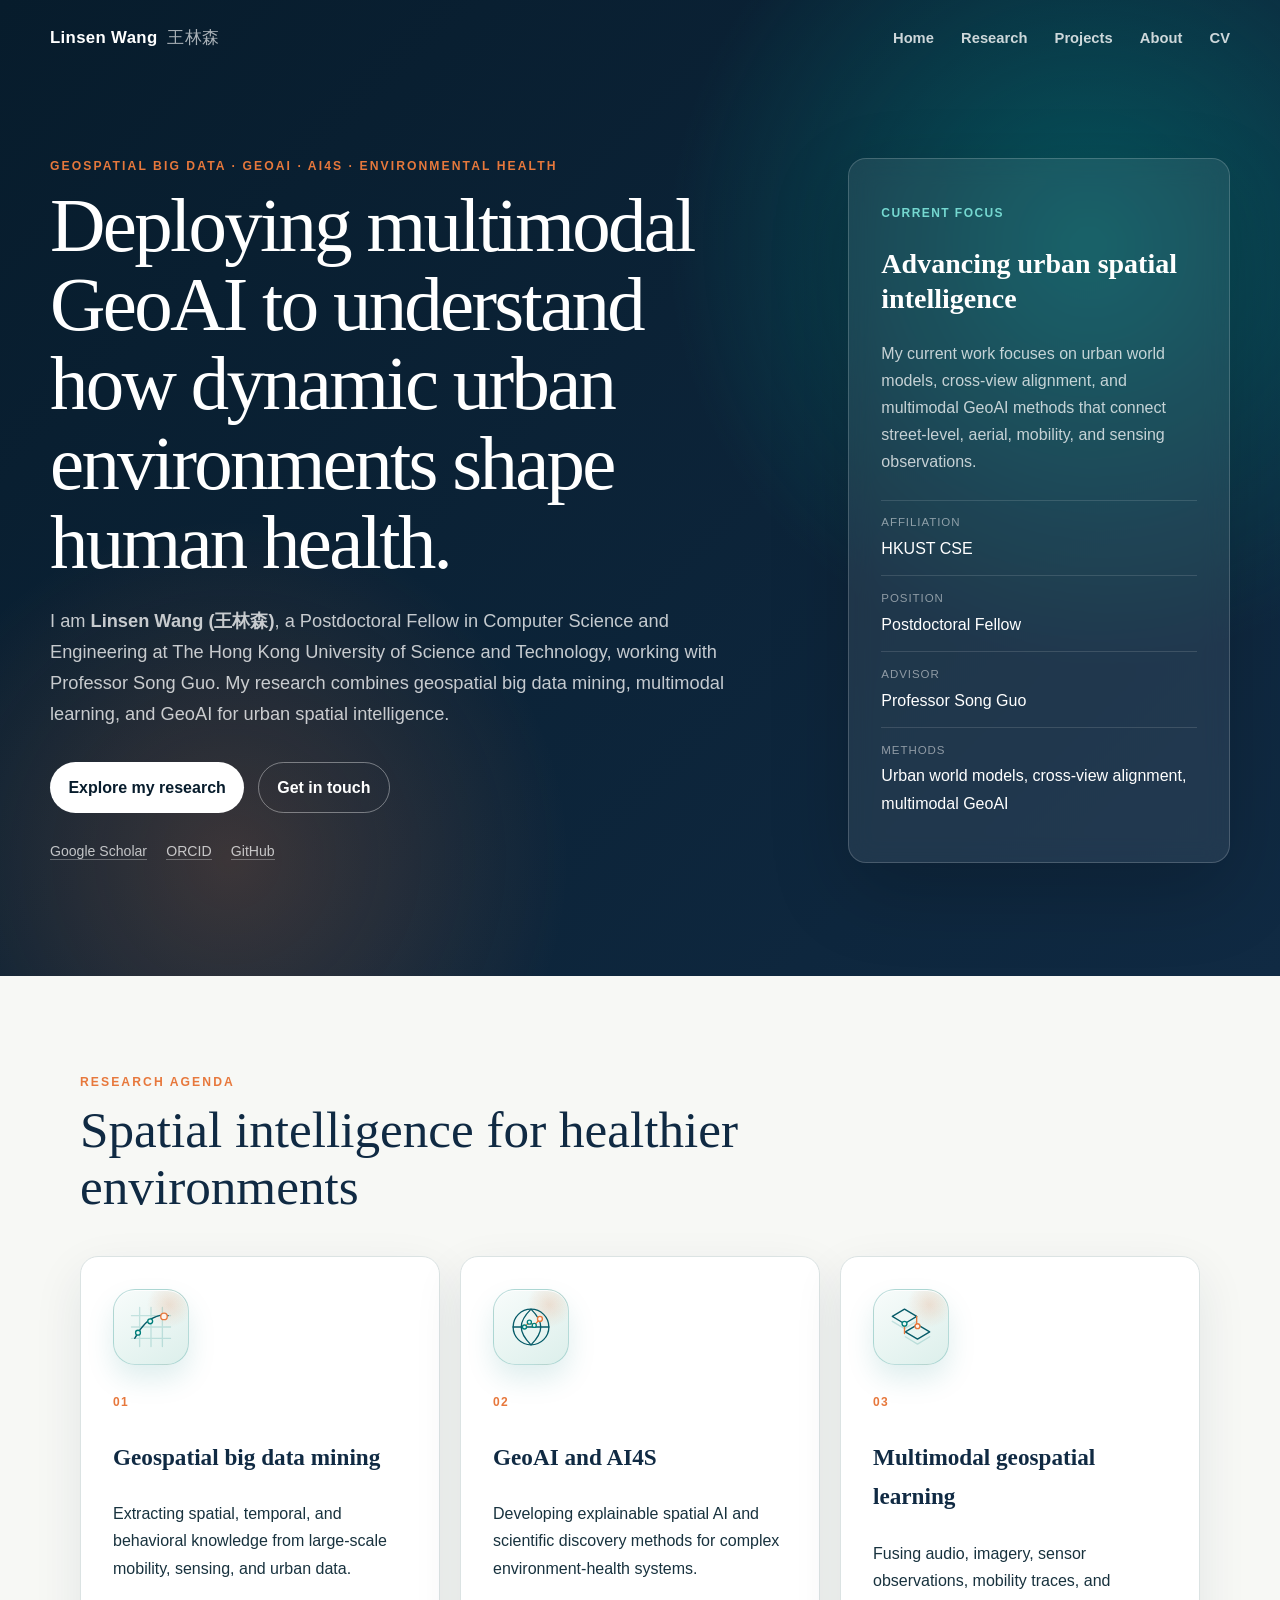
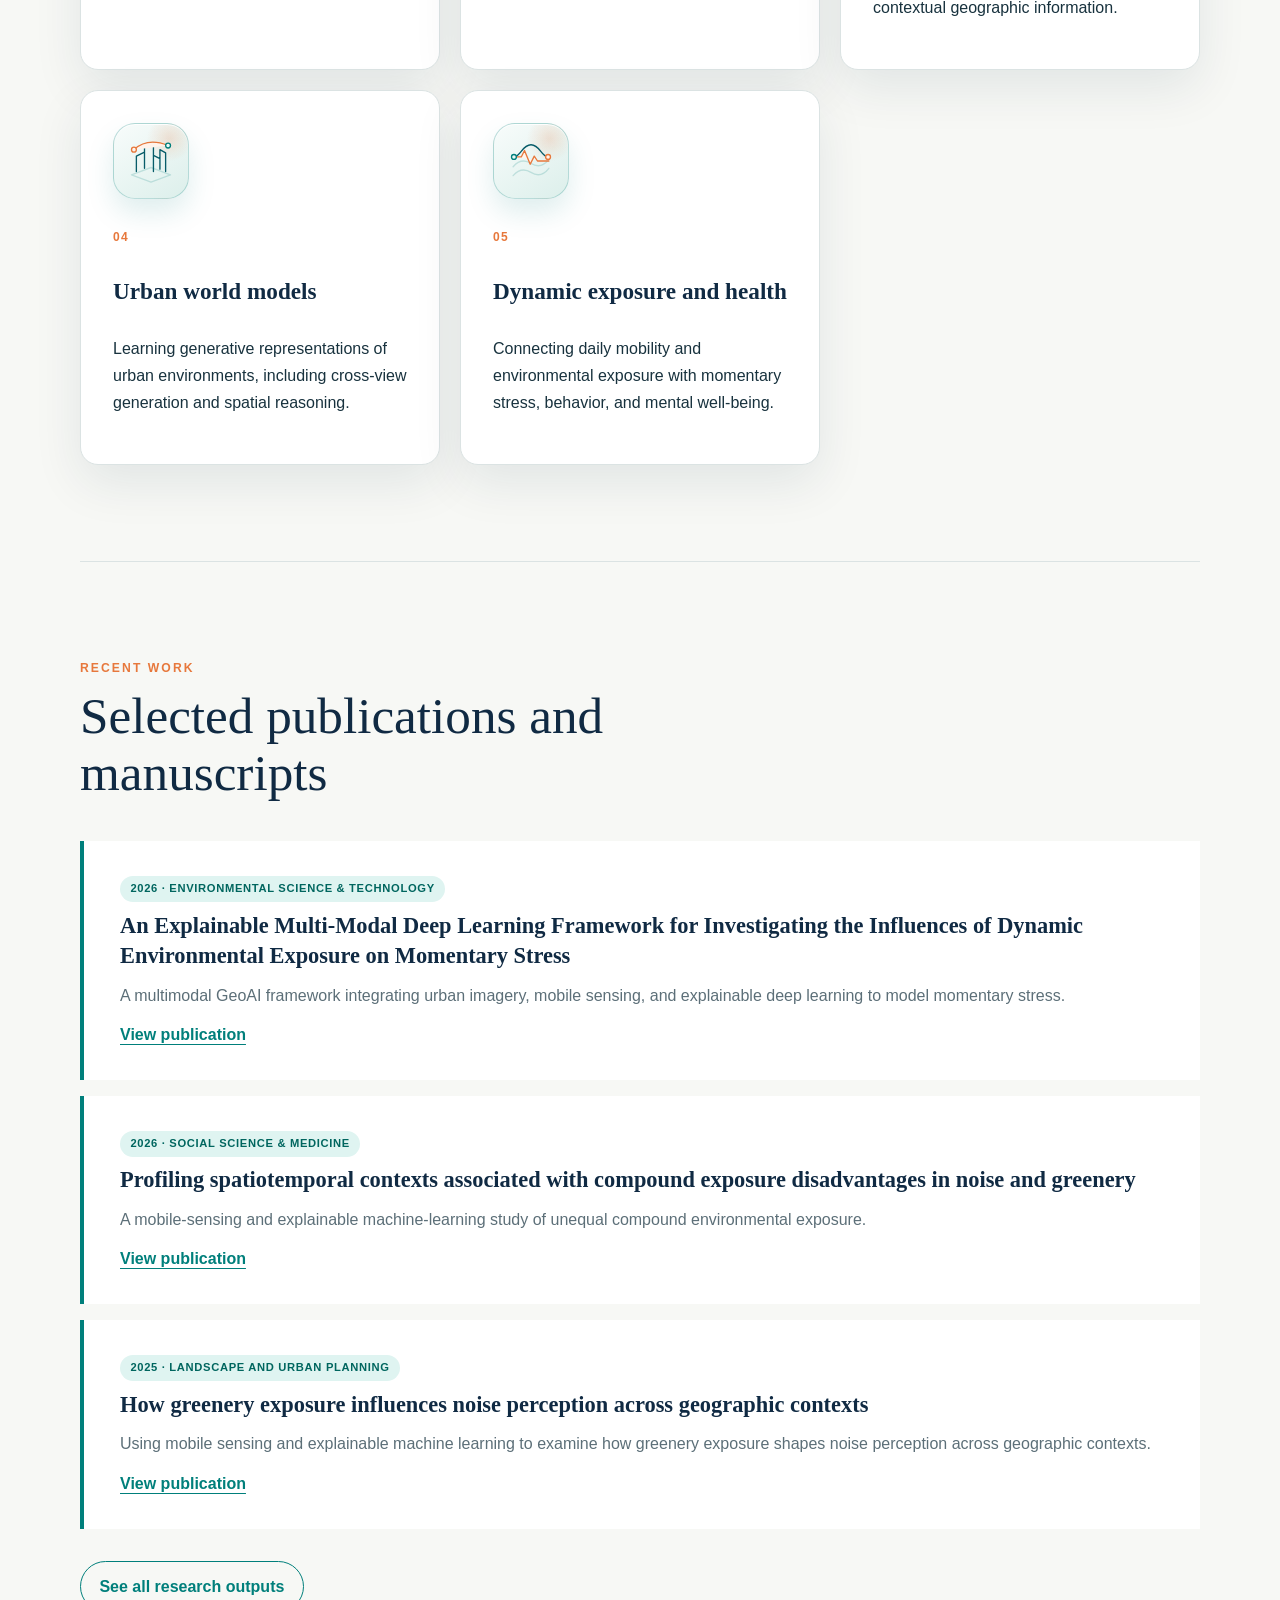
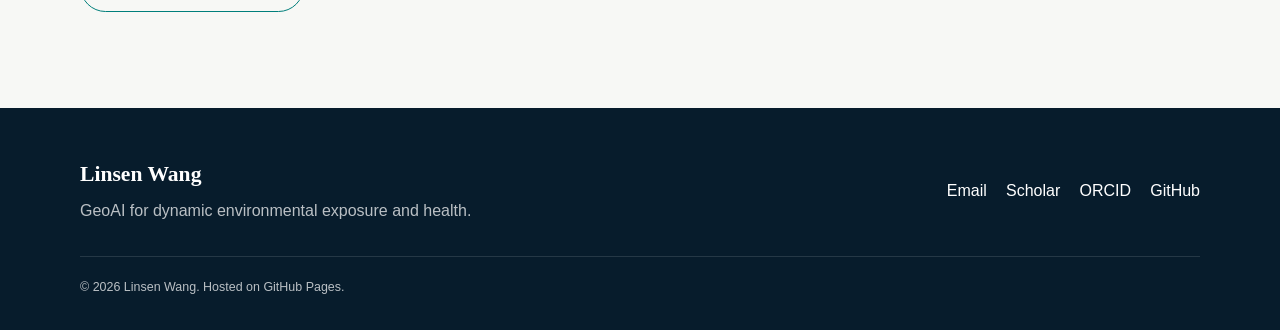
==== commit 8d77b62d: "update appointment and research focus" ====
--- a/index.html
+++ b/index.html
@@ -4,7 +4,7 @@
   <meta charset="UTF-8">
   <meta name="viewport" content="width=device-width, initial-scale=1.0">
   <title>Linsen Wang | GeoAI for Health</title>
-  <meta name="description" content="Linsen Wang is a PhD candidate at CUHK studying geospatial big data mining, GeoAI, AI4S, multimodal learning, human mobility, and environmental health.">
+  <meta name="description" content="Linsen Wang is a Postdoctoral Fellow in Computer Science and Engineering at HKUST, working on urban spatial intelligence, urban world models, and multimodal GeoAI.">
   <link rel="stylesheet" href="assets/css/style.css">
 </head>
 <body>
@@ -15,9 +15,10 @@
         <p class="eyebrow">Geospatial Big Data · GeoAI · AI4S · Environmental Health</p>
         <h1>Deploying multimodal GeoAI to understand how dynamic urban environments shape human health.</h1>
         <p class="hero-text">
-          I am <strong>Linsen Wang (王林森)</strong>, a PhD candidate at The Chinese University
-          of Hong Kong. My research combines geospatial big data mining, mobile sensing,
-          multimodal learning, and explainable AI for environmental health.
+          I am <strong>Linsen Wang (王林森)</strong>, a Postdoctoral Fellow in Computer Science
+          and Engineering at The Hong Kong University of Science and Technology, working with
+          Professor Song Guo. My research combines geospatial big data mining, multimodal
+          learning, and GeoAI for urban spatial intelligence.
         </p>
         <div class="button-row">
           <a class="button button-primary" href="research.html">Explore my research</a>
@@ -31,15 +32,16 @@
       </div>
       <aside class="hero-card" aria-label="Research profile">
         <p class="card-label">Current focus</p>
-        <h2>Modeling multidimensional momentary experiences</h2>
+        <h2>Advancing urban spatial intelligence</h2>
         <p>
-          Using multimodal models, my work connects where people live and move with what they
-          hear, see, feel, and experience throughout daily life.
+          My current work focuses on urban world models, cross-view alignment, and multimodal
+          GeoAI methods that connect street-level, aerial, mobility, and sensing observations.
         </p>
         <dl class="quick-facts">
-          <div><dt>Affiliation</dt><dd>CUHK</dd></div>
-          <div><dt>Program</dt><dd>PhD, Earth System and Geoinformation Science</dd></div>
-          <div><dt>Methods</dt><dd>GeoAI, AI4S, multimodal learning, mobile sensing</dd></div>
+          <div><dt>Affiliation</dt><dd>HKUST CSE</dd></div>
+          <div><dt>Position</dt><dd>Postdoctoral Fellow</dd></div>
+          <div><dt>Advisor</dt><dd>Professor Song Guo</dd></div>
+          <div><dt>Methods</dt><dd>Urban world models, cross-view alignment, multimodal GeoAI</dd></div>
         </dl>
       </aside>
     </div>
@@ -140,7 +142,7 @@
         <article class="feature-item">
           <div class="status status-published">2025 · Landscape and Urban Planning</div>
           <h3>How greenery exposure influences noise perception across geographic contexts</h3>
-          <p>Examining how the relationship between greenery and perceived noise varies across places.</p>
+          <p>Using mobile sensing and explainable machine learning to examine how greenery exposure shapes noise perception across geographic contexts.</p>
           <a class="text-link" href="https://doi.org/10.1016/j.landurbplan.2025.105444" target="_blank" rel="noopener noreferrer">View publication</a>
         </article>
       </div>
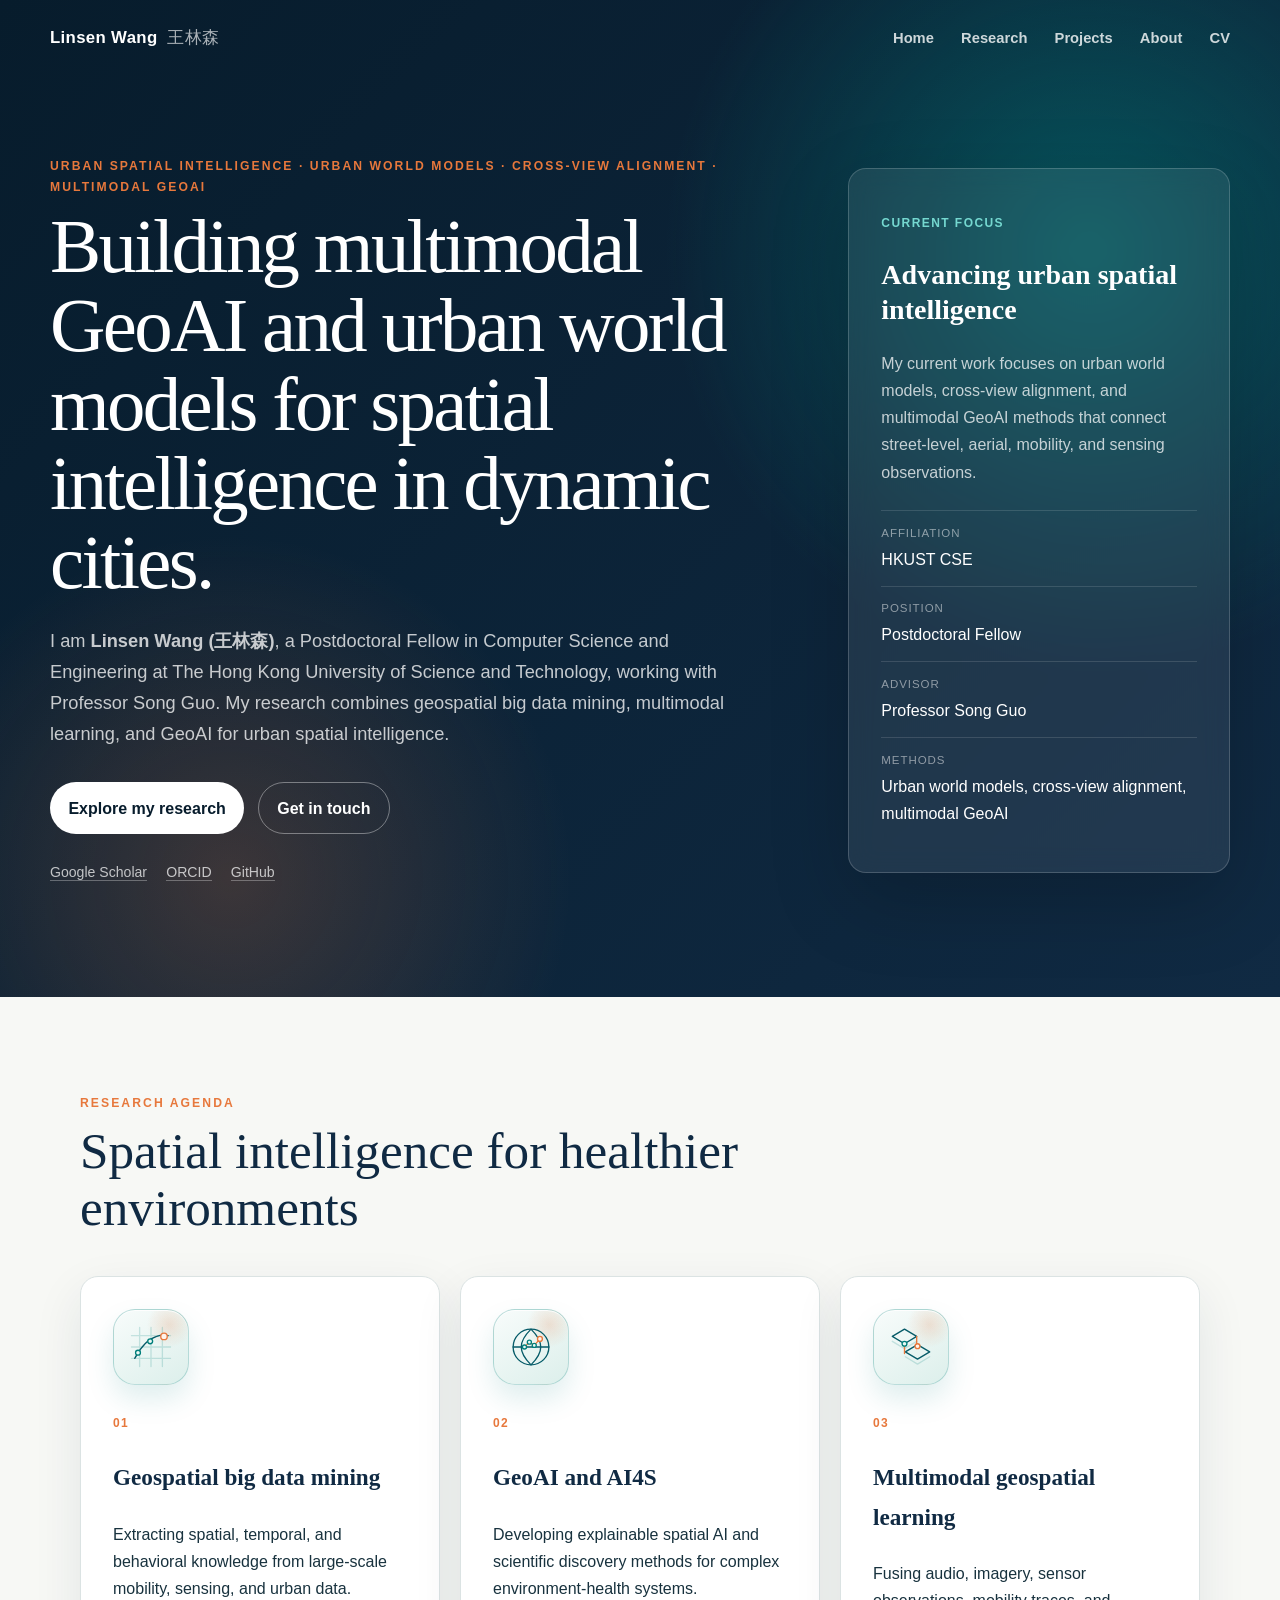
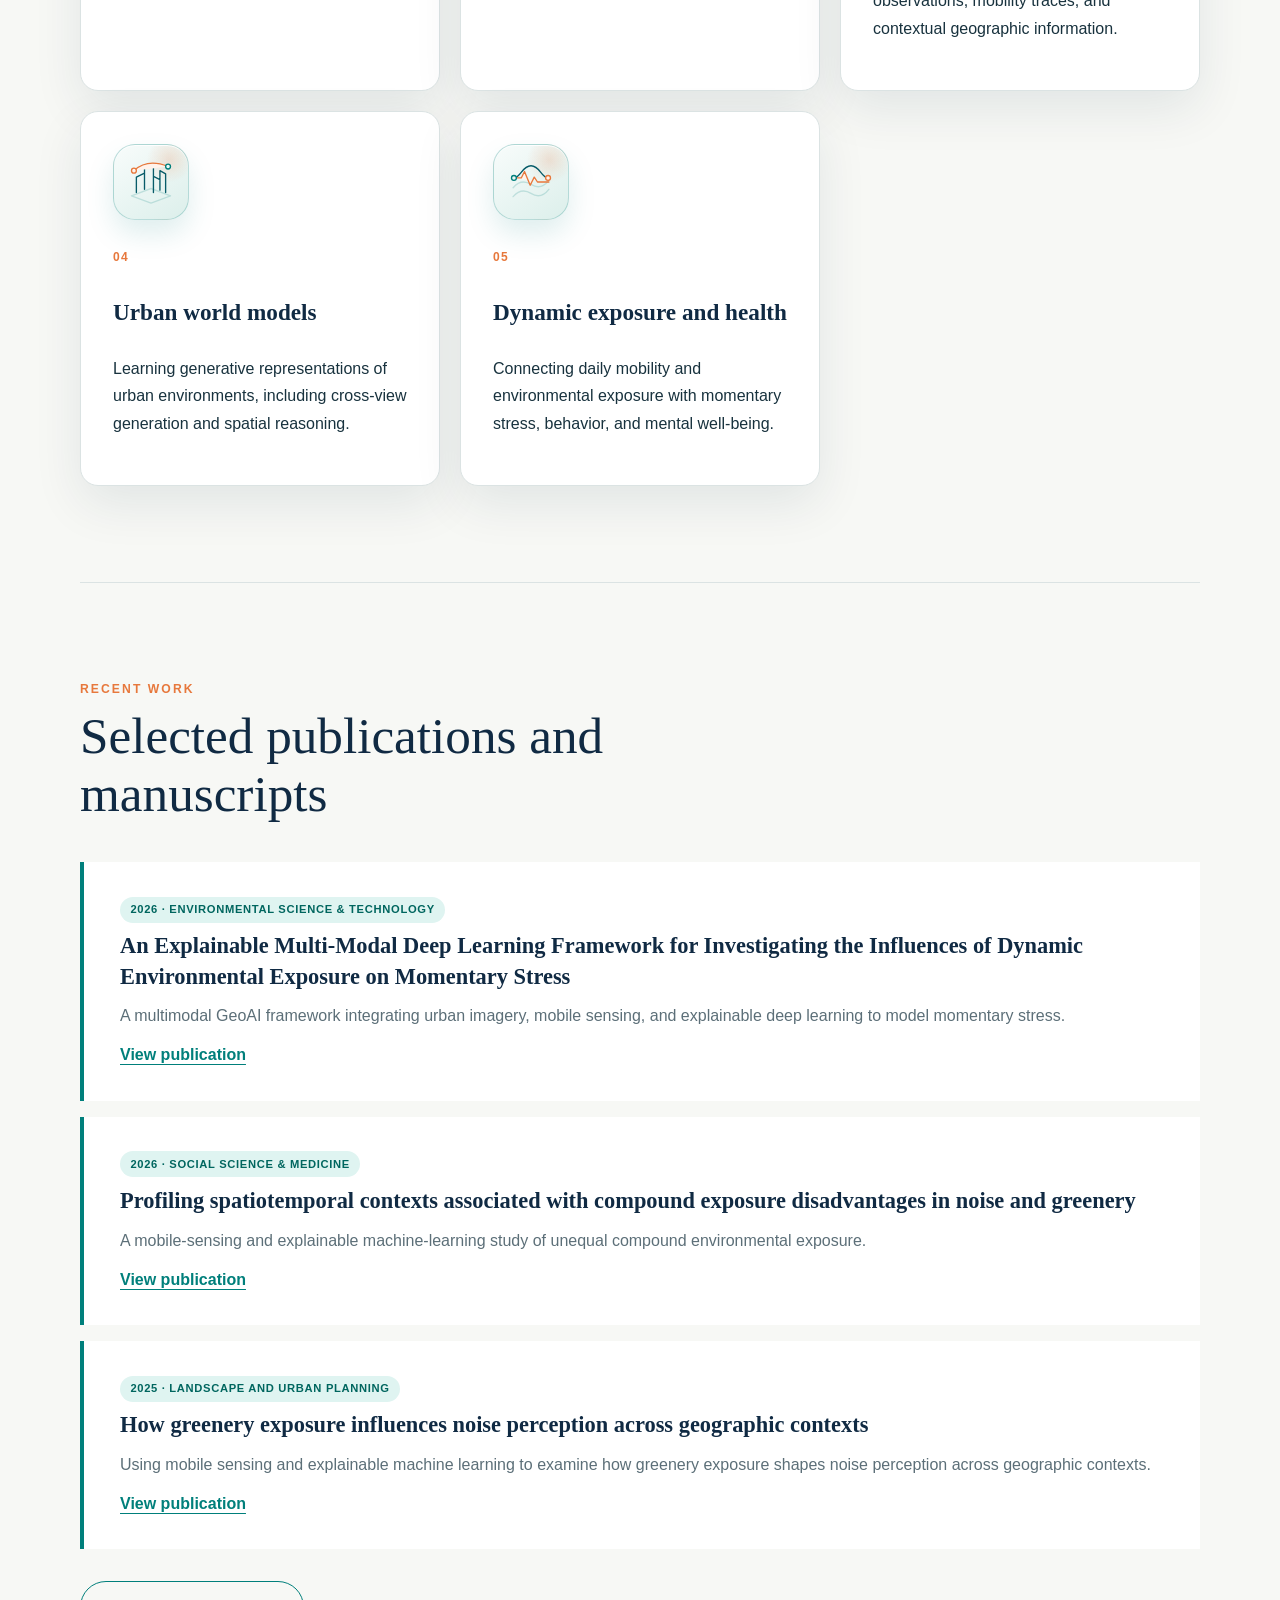
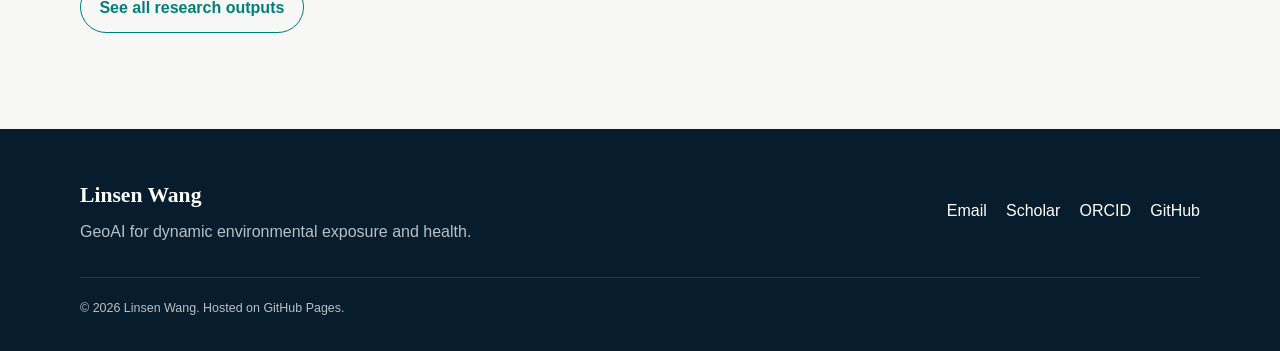
==== commit b94c7691: "refresh homepage research positioning" ====
--- a/index.html
+++ b/index.html
@@ -12,8 +12,8 @@
     <nav class="main-nav" data-include="partials/nav.html"></nav>
     <div class="hero-content hero-layout">
       <div>
-        <p class="eyebrow">Geospatial Big Data · GeoAI · AI4S · Environmental Health</p>
-        <h1>Deploying multimodal GeoAI to understand how dynamic urban environments shape human health.</h1>
+        <p class="eyebrow">Urban Spatial Intelligence · Urban World Models · Cross-View Alignment · Multimodal GeoAI</p>
+        <h1>Building multimodal GeoAI and urban world models for spatial intelligence in dynamic cities.</h1>
         <p class="hero-text">
           I am <strong>Linsen Wang (王林森)</strong>, a Postdoctoral Fellow in Computer Science
           and Engineering at The Hong Kong University of Science and Technology, working with
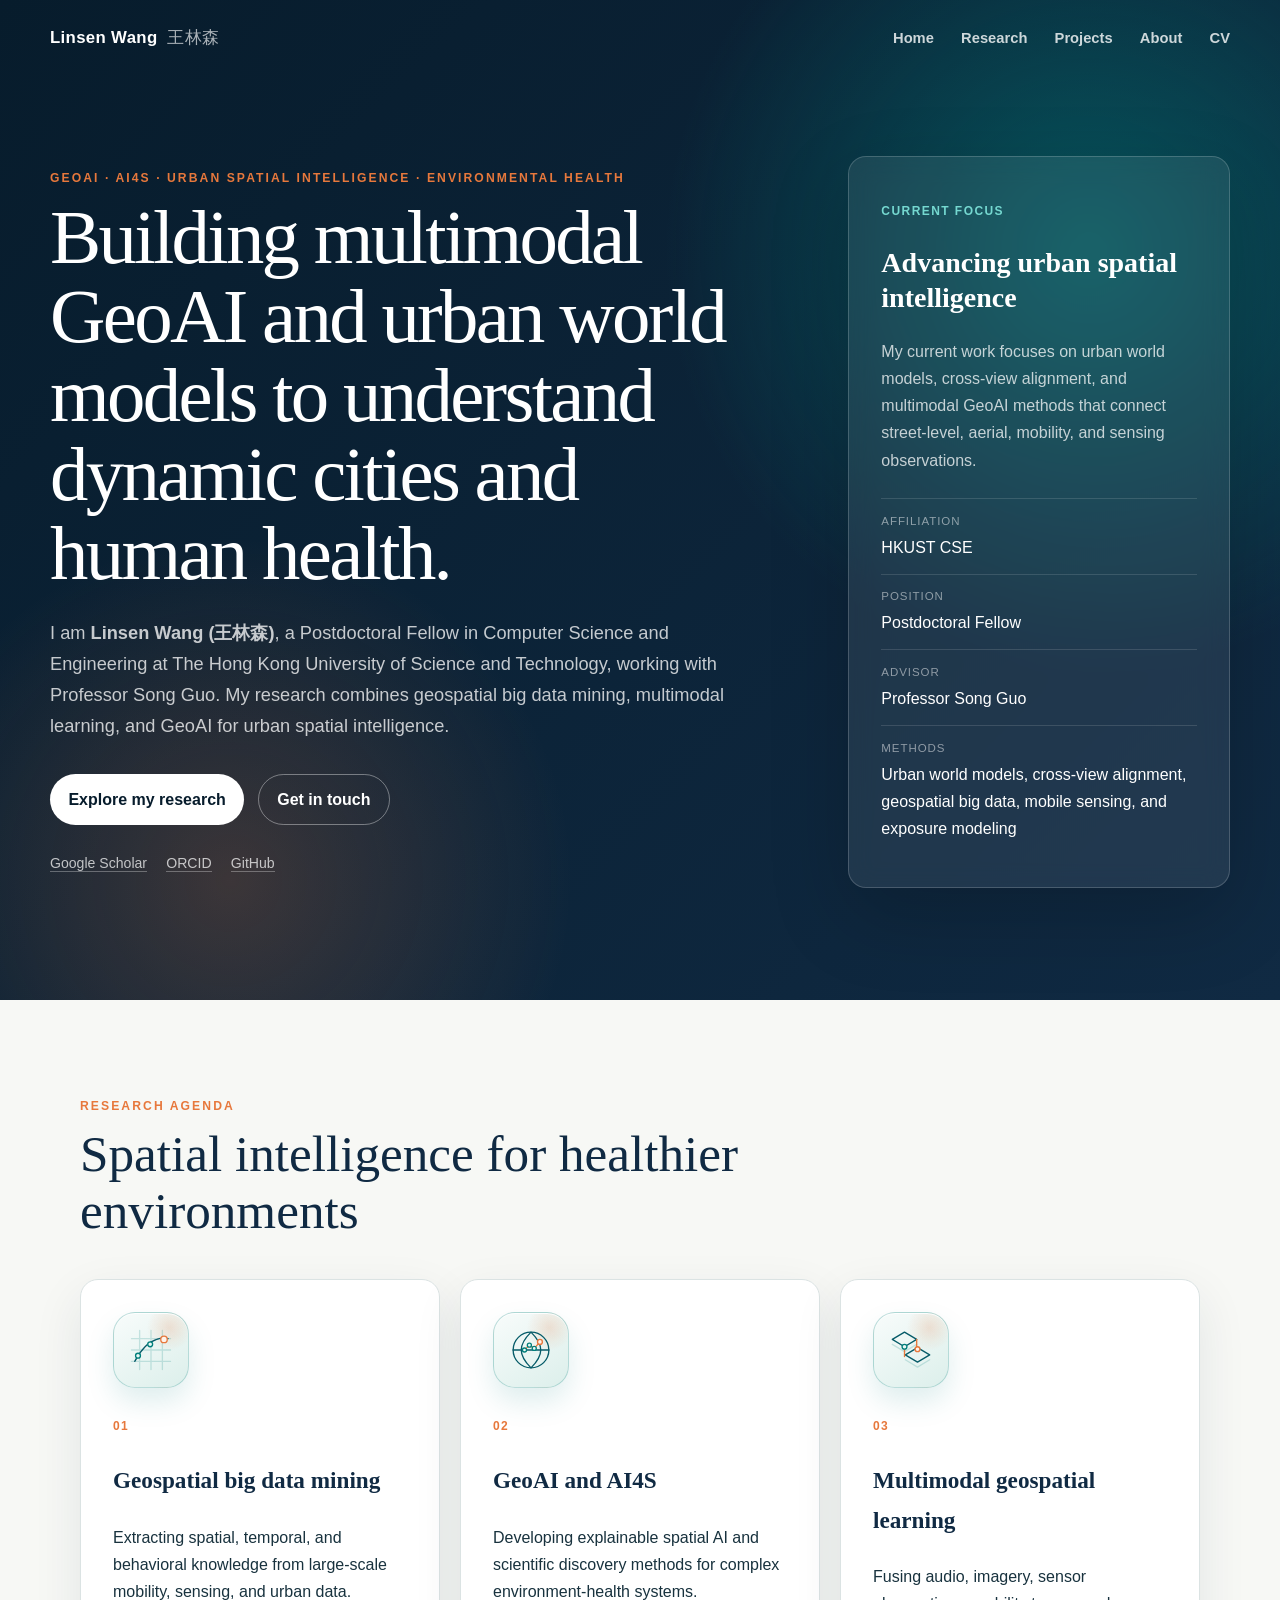
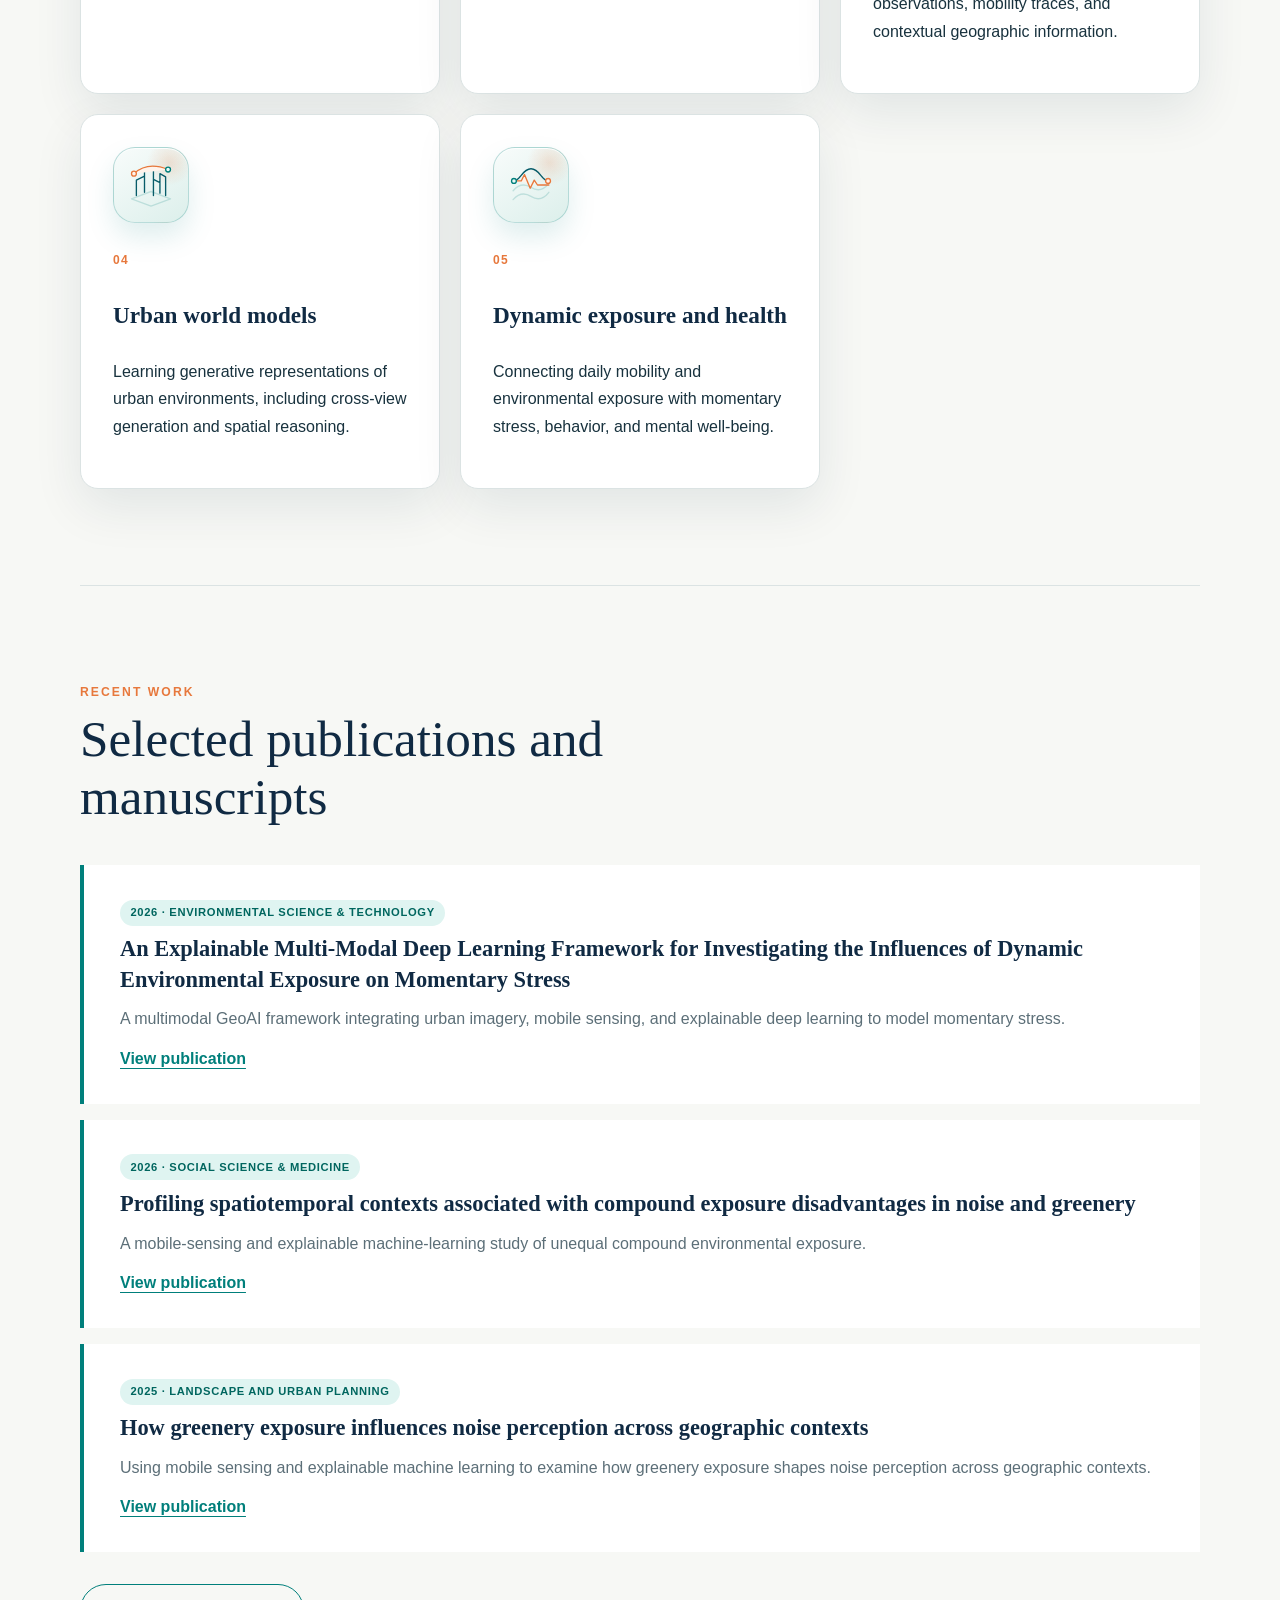
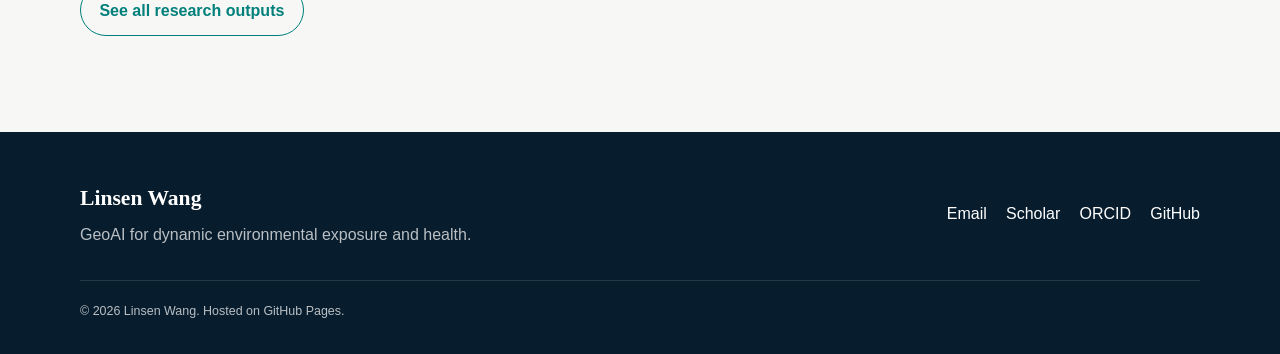
==== commit c5f3f983: "balance homepage research positioning" ====
--- a/index.html
+++ b/index.html
@@ -12,8 +12,8 @@
     <nav class="main-nav" data-include="partials/nav.html"></nav>
     <div class="hero-content hero-layout">
       <div>
-        <p class="eyebrow">Urban Spatial Intelligence · Urban World Models · Cross-View Alignment · Multimodal GeoAI</p>
-        <h1>Building multimodal GeoAI and urban world models for spatial intelligence in dynamic cities.</h1>
+        <p class="eyebrow">GeoAI · AI4S · Urban Spatial Intelligence · Environmental Health</p>
+        <h1>Building multimodal GeoAI and urban world models to understand dynamic cities and human health.</h1>
         <p class="hero-text">
           I am <strong>Linsen Wang (王林森)</strong>, a Postdoctoral Fellow in Computer Science
           and Engineering at The Hong Kong University of Science and Technology, working with
@@ -41,7 +41,7 @@
           <div><dt>Affiliation</dt><dd>HKUST CSE</dd></div>
           <div><dt>Position</dt><dd>Postdoctoral Fellow</dd></div>
           <div><dt>Advisor</dt><dd>Professor Song Guo</dd></div>
-          <div><dt>Methods</dt><dd>Urban world models, cross-view alignment, multimodal GeoAI</dd></div>
+          <div><dt>Methods</dt><dd>Urban world models, cross-view alignment, geospatial big data, mobile sensing, and exposure modeling</dd></div>
         </dl>
       </aside>
     </div>
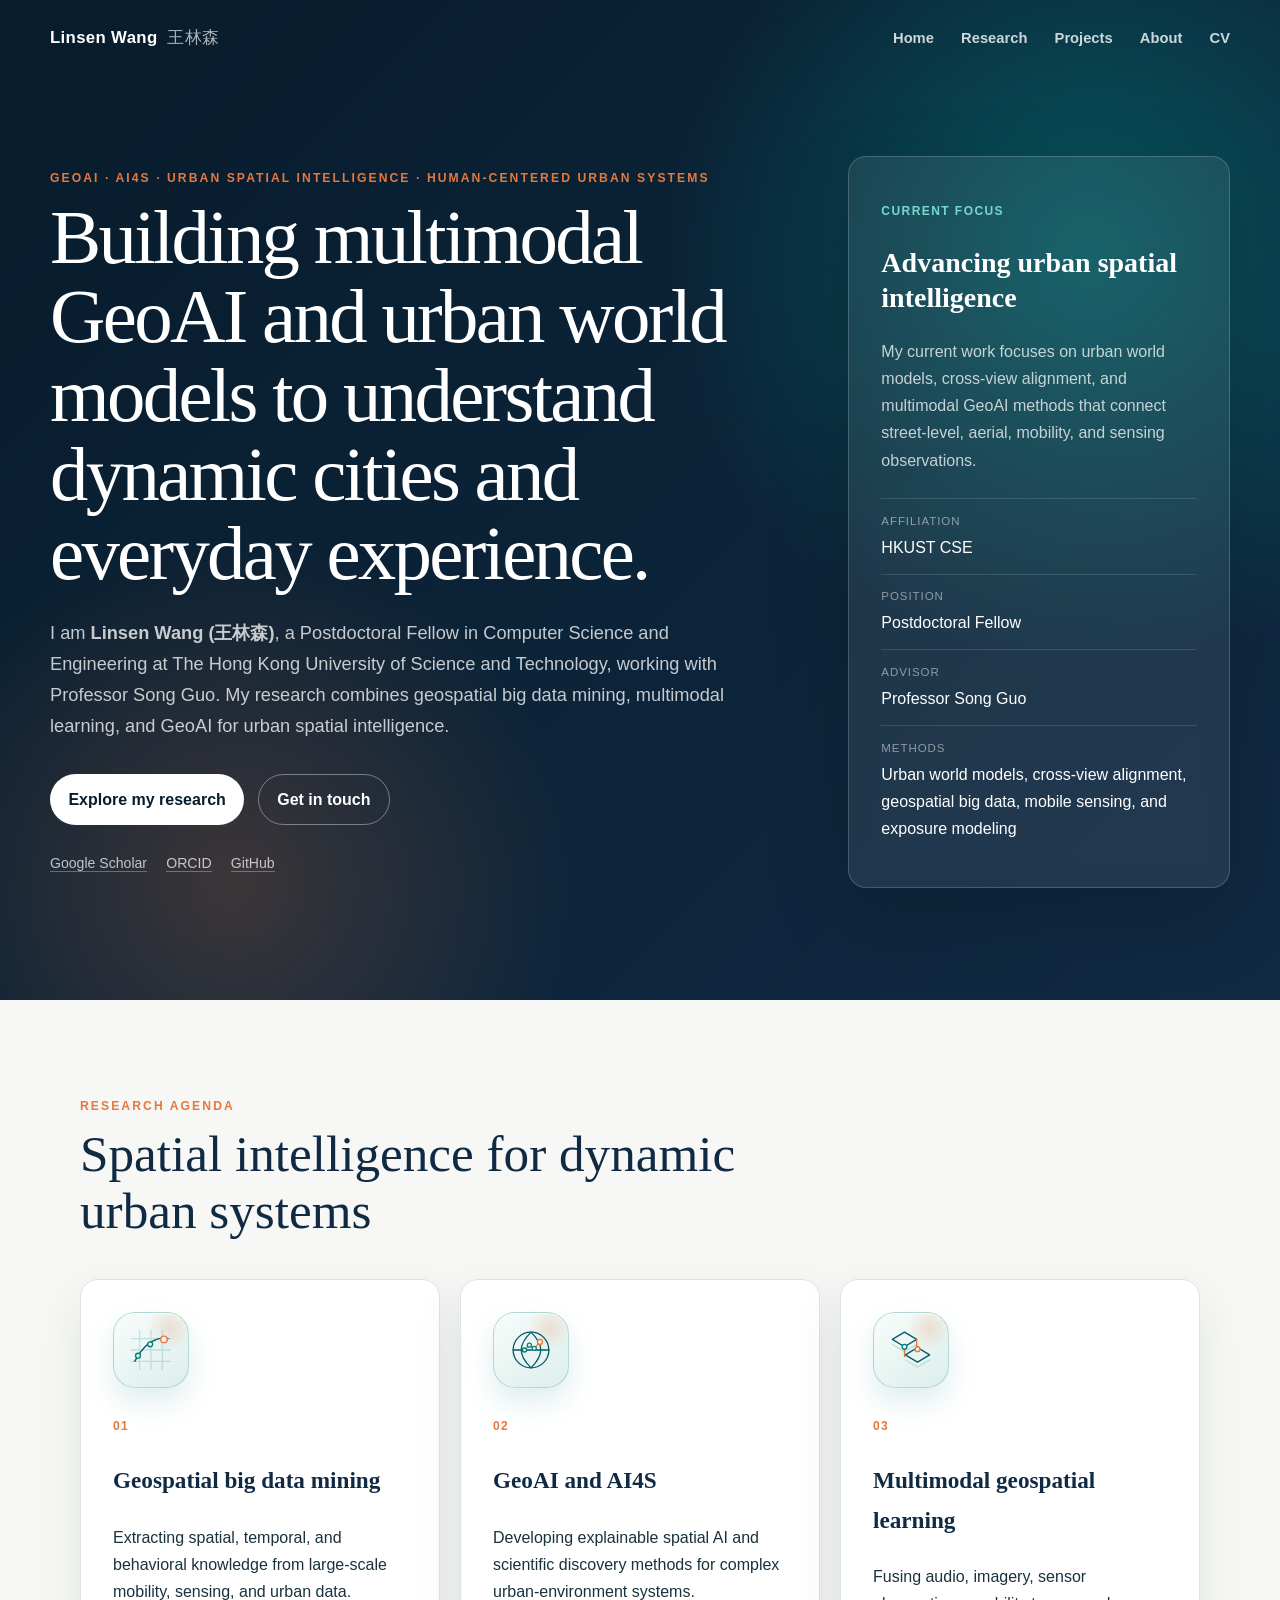
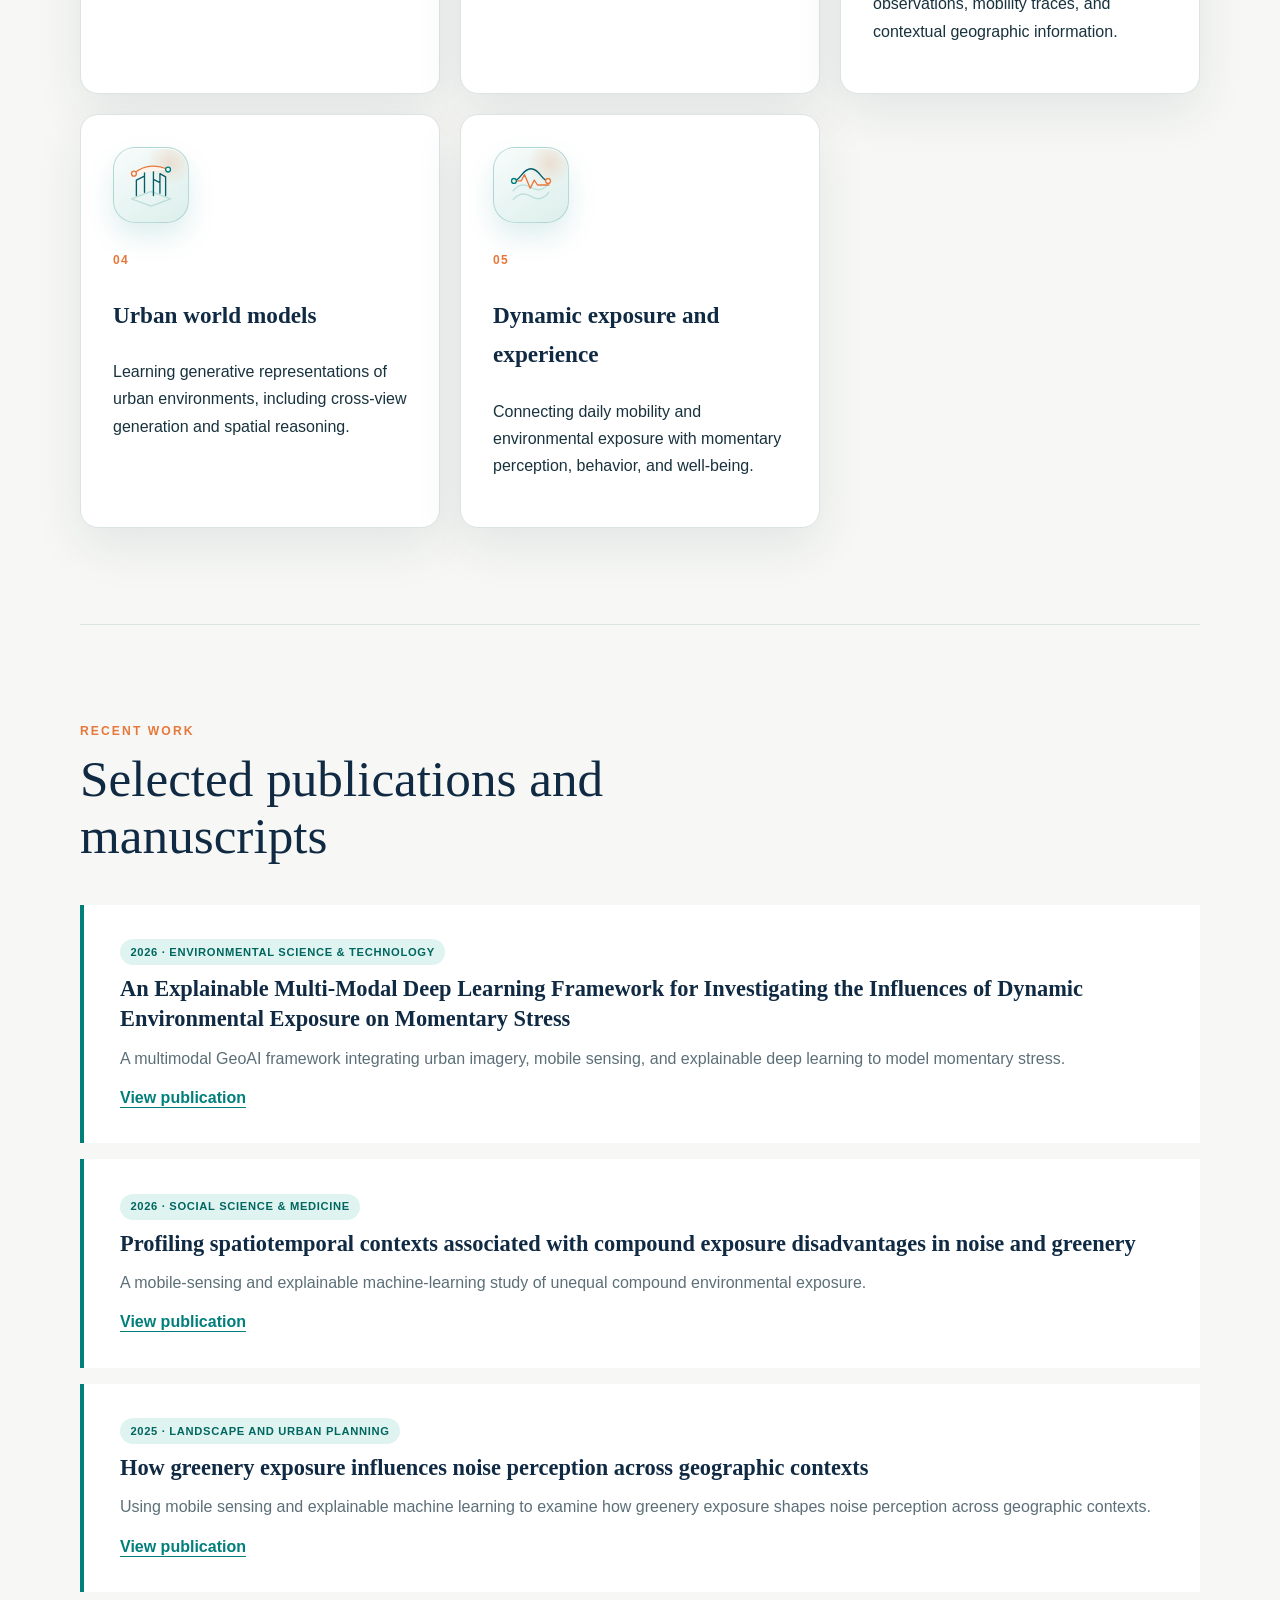
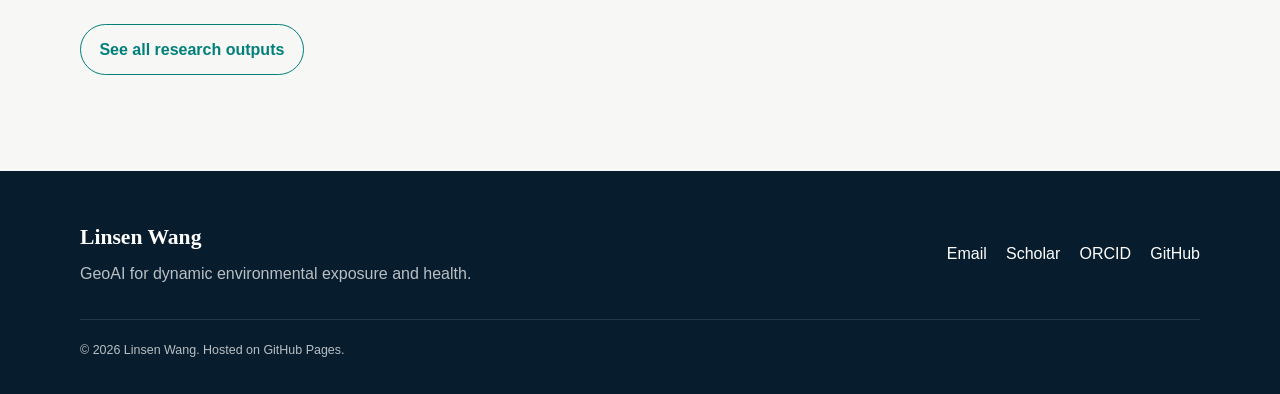
==== commit f4ebe618: "broaden research positioning language" ====
--- a/index.html
+++ b/index.html
@@ -3,7 +3,7 @@
 <head>
   <meta charset="UTF-8">
   <meta name="viewport" content="width=device-width, initial-scale=1.0">
-  <title>Linsen Wang | GeoAI for Health</title>
+  <title>Linsen Wang | GeoAI and Urban Spatial Intelligence</title>
   <meta name="description" content="Linsen Wang is a Postdoctoral Fellow in Computer Science and Engineering at HKUST, working on urban spatial intelligence, urban world models, and multimodal GeoAI.">
   <link rel="stylesheet" href="assets/css/style.css">
 </head>
@@ -12,8 +12,8 @@
     <nav class="main-nav" data-include="partials/nav.html"></nav>
     <div class="hero-content hero-layout">
       <div>
-        <p class="eyebrow">GeoAI · AI4S · Urban Spatial Intelligence · Environmental Health</p>
-        <h1>Building multimodal GeoAI and urban world models to understand dynamic cities and human health.</h1>
+        <p class="eyebrow">GeoAI · AI4S · Urban Spatial Intelligence · Human-Centered Urban Systems</p>
+        <h1>Building multimodal GeoAI and urban world models to understand dynamic cities and everyday experience.</h1>
         <p class="hero-text">
           I am <strong>Linsen Wang (王林森)</strong>, a Postdoctoral Fellow in Computer Science
           and Engineering at The Hong Kong University of Science and Technology, working with
@@ -51,7 +51,7 @@
     <section class="section">
       <div class="section-heading">
         <p class="eyebrow">Research agenda</p>
-        <h2>Spatial intelligence for healthier environments</h2>
+        <h2>Spatial intelligence for dynamic urban systems</h2>
       </div>
       <div class="card-grid">
         <article class="card">
@@ -77,7 +77,7 @@
           </div>
           <span class="card-number">02</span>
           <h3>GeoAI and AI4S</h3>
-          <p>Developing explainable spatial AI and scientific discovery methods for complex environment-health systems.</p>
+          <p>Developing explainable spatial AI and scientific discovery methods for complex urban-environment systems.</p>
         </article>
         <article class="card">
           <div class="research-icon" aria-hidden="true">
@@ -115,8 +115,8 @@
             </svg>
           </div>
           <span class="card-number">05</span>
-          <h3>Dynamic exposure and health</h3>
-          <p>Connecting daily mobility and environmental exposure with momentary stress, behavior, and mental well-being.</p>
+          <h3>Dynamic exposure and experience</h3>
+          <p>Connecting daily mobility and environmental exposure with momentary perception, behavior, and well-being.</p>
         </article>
       </div>
     </section>
